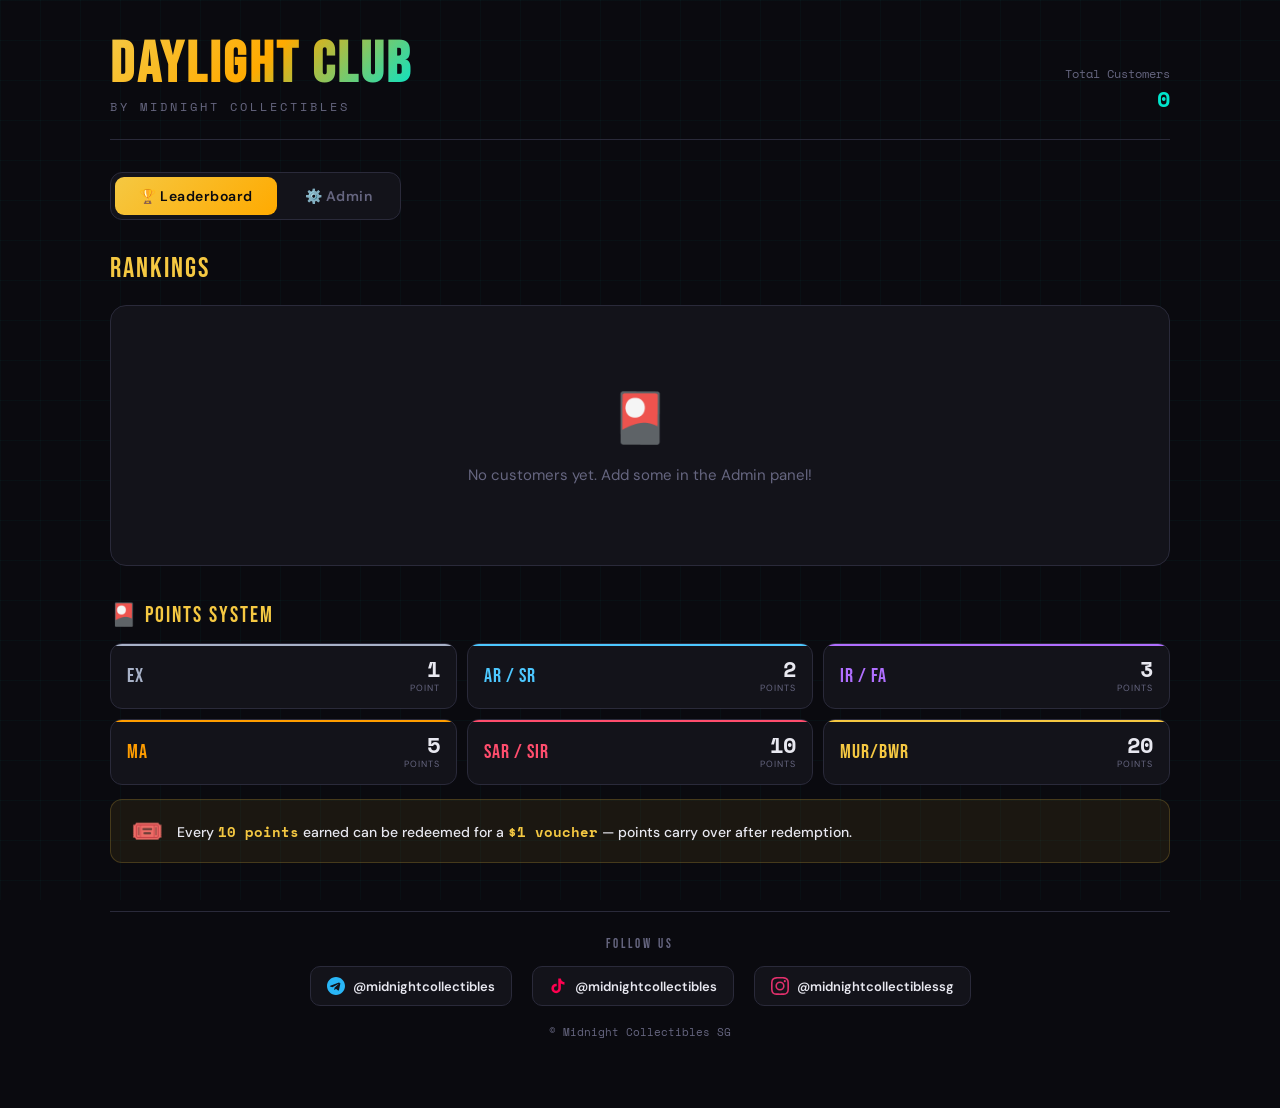
==== index.html @ 4f8bfc41 "Rename points-tracker.html to index.html" ====
<!DOCTYPE html>
<html lang="en">
<head>
<meta charset="UTF-8">
<meta name="viewport" content="width=device-width, initial-scale=1.0">
<title>Daylight Club — Midnight Collectibles</title>
<link href="https://fonts.googleapis.com/css2?family=Bebas+Neue&family=DM+Sans:wght@300;400;500;600&family=Space+Mono:wght@400;700&display=swap" rel="stylesheet">
<style>
  :root {
    --bg: #0a0a0f;
    --surface: #13131a;
    --surface2: #1c1c28;
    --border: #2a2a3a;
    --gold: #f5c842;
    --gold2: #ffaa00;
    --teal: #00e5cc;
    --red: #ff4d6d;
    --text: #e8e8f0;
    --muted: #666680;

    /* Rarity colors */
    --ex: #a8b2c8;
    --arsr: #4dc8ff;
    --irfa: #b06fff;
    --ma: #ff9d00;
    --sarsr: #ff4d6d;
    --mur: #f5c842;
  }

  * { margin: 0; padding: 0; box-sizing: border-box; }

  body {
    background: var(--bg);
    color: var(--text);
    font-family: 'DM Sans', sans-serif;
    min-height: 100vh;
    overflow-x: hidden;
  }

  /* Background grid */
  body::before {
    content: '';
    position: fixed;
    inset: 0;
    background-image:
      linear-gradient(rgba(0,229,204,0.03) 1px, transparent 1px),
      linear-gradient(90deg, rgba(0,229,204,0.03) 1px, transparent 1px);
    background-size: 40px 40px;
    pointer-events: none;
    z-index: 0;
  }

  .app {
    position: relative;
    z-index: 1;
    max-width: 1100px;
    margin: 0 auto;
    padding: 0 20px 60px;
  }

  /* HEADER */
  header {
    padding: 36px 0 24px;
    display: flex;
    align-items: flex-end;
    justify-content: space-between;
    border-bottom: 1px solid var(--border);
    margin-bottom: 32px;
  }

  .logo h1 {
    font-family: 'Bebas Neue', sans-serif;
    font-size: clamp(36px, 6vw, 58px);
    letter-spacing: 3px;
    background: linear-gradient(135deg, var(--gold), var(--gold2), var(--teal));
    -webkit-background-clip: text;
    -webkit-text-fill-color: transparent;
    line-height: 1;
  }

  .logo p {
    font-size: 12px;
    color: var(--muted);
    letter-spacing: 3px;
    text-transform: uppercase;
    margin-top: 4px;
    font-family: 'Space Mono', monospace;
  }

  /* TAB NAV */
  .tabs {
    display: flex;
    gap: 4px;
    background: var(--surface);
    border: 1px solid var(--border);
    border-radius: 12px;
    padding: 4px;
    width: fit-content;
    margin-bottom: 32px;
  }

  .tab {
    padding: 10px 24px;
    border-radius: 9px;
    border: none;
    cursor: pointer;
    font-family: 'DM Sans', sans-serif;
    font-size: 14px;
    font-weight: 600;
    letter-spacing: 0.5px;
    transition: all 0.2s;
    background: transparent;
    color: var(--muted);
  }

  .tab.active {
    background: linear-gradient(135deg, var(--gold), var(--gold2));
    color: #0a0a0f;
  }

  /* PAGES */
  .page { display: none; }
  .page.active { display: block; }

  /* ===== LEADERBOARD ===== */
  .lb-header {
    display: flex;
    justify-content: space-between;
    align-items: center;
    margin-bottom: 20px;
  }

  .lb-title {
    font-family: 'Bebas Neue', sans-serif;
    font-size: 28px;
    letter-spacing: 2px;
    color: var(--gold);
  }

  .total-stat {
    font-family: 'Space Mono', monospace;
    font-size: 12px;
    color: var(--muted);
    text-align: right;
  }

  .total-stat span {
    display: block;
    font-size: 22px;
    color: var(--teal);
    font-weight: 700;
  }

  .lb-list {
    display: flex;
    flex-direction: column;
    gap: 10px;
  }

  /* Points rules */
  .rules-section { margin-top: 36px; }
  .rules-title {
    font-family: 'Bebas Neue', sans-serif;
    font-size: 22px; letter-spacing: 2px; color: var(--gold);
    margin-bottom: 14px; display: flex; align-items: center; gap: 8px;
  }
  .rules-grid { display: grid; grid-template-columns: repeat(3, 1fr); gap: 10px; }
  @media (max-width: 600px) { .rules-grid { grid-template-columns: repeat(2, 1fr); } }

  .rule-card {
    background: var(--surface); border: 1px solid var(--border); border-radius: 12px;
    padding: 14px 16px; display: flex; align-items: center; gap: 12px;
    position: relative; overflow: hidden; transition: border-color 0.2s;
  }
  .rule-card::before { content: ''; position: absolute; top: 0; left: 0; right: 0; height: 2px; }
  .rule-card:hover { border-color: rgba(255,255,255,0.12); }

  .rule-card.rc-ex::before { background: var(--ex); }
  .rule-card.rc-arsr::before { background: var(--arsr); }
  .rule-card.rc-irfa::before { background: var(--irfa); }
  .rule-card.rc-ma::before { background: var(--ma); }
  .rule-card.rc-sarsr::before { background: var(--sarsr); }
  .rule-card.rc-mur::before { background: var(--mur); }

  .rule-rarity { font-family: 'Bebas Neue', sans-serif; font-size: 20px; letter-spacing: 1px; line-height: 1; flex: 1; }
  .rule-card.rc-ex .rule-rarity { color: var(--ex); }
  .rule-card.rc-arsr .rule-rarity { color: var(--arsr); }
  .rule-card.rc-irfa .rule-rarity { color: var(--irfa); }
  .rule-card.rc-ma .rule-rarity { color: var(--ma); }
  .rule-card.rc-sarsr .rule-rarity { color: var(--sarsr); }
  .rule-card.rc-mur .rule-rarity { color: var(--mur); }

  .rule-pts-wrap { text-align: right; }
  .rule-pts { font-family: 'Space Mono', monospace; font-size: 22px; font-weight: 700; color: var(--text); line-height: 1; }
  .rule-pts-label { font-size: 9px; color: var(--muted); text-transform: uppercase; letter-spacing: 1px; margin-top: 2px; }

  .voucher-rule {
    margin-top: 14px; background: rgba(245,200,66,0.07); border: 1px solid rgba(245,200,66,0.2);
    border-radius: 12px; padding: 14px 20px; display: flex; align-items: center; gap: 14px;
  }
  .voucher-rule .vr-icon { font-size: 26px; }
  .voucher-rule .vr-text { font-size: 14px; color: var(--text); font-weight: 500; }
  .voucher-rule .vr-text span { color: var(--gold); font-family: 'Space Mono', monospace; font-weight: 700; }

  .lb-table-wrap {
    background: var(--surface);
    border: 1px solid var(--border);
    border-radius: 16px;
    overflow: hidden;
  }

  .lb-table {
    width: 100%;
    border-collapse: collapse;
  }

  .lb-table thead tr {
    background: var(--surface2);
    border-bottom: 1px solid var(--border);
  }

  .lb-table thead th {
    padding: 12px 16px;
    text-align: left;
    font-family: 'Space Mono', monospace;
    font-size: 10px;
    text-transform: uppercase;
    letter-spacing: 1.5px;
    color: var(--muted);
    font-weight: 400;
  }

  .lb-table thead th:last-child,
  .lb-table thead th:nth-child(3) { text-align: right; }

  .lb-table tbody tr {
    border-bottom: 1px solid var(--border);
    transition: background 0.15s;
    position: relative;
  }

  .lb-table tbody tr:last-child { border-bottom: none; }
  .lb-table tbody tr:hover { background: rgba(255,255,255,0.025); }

  .lb-table tbody tr.rank-1 { background: rgba(245,200,66,0.04); }
  .lb-table tbody tr.rank-2 { background: rgba(192,192,192,0.03); }
  .lb-table tbody tr.rank-3 { background: rgba(205,127,50,0.03); }

  .lb-table td {
    padding: 14px 16px;
    vertical-align: middle;
  }

  .lb-table td:last-child,
  .lb-table td:nth-child(3) { text-align: right; }

  .td-rank {
    width: 48px;
  }

  .rank-chip {
    width: 32px; height: 32px;
    border-radius: 8px;
    display: flex; align-items: center; justify-content: center;
    font-family: 'Bebas Neue', sans-serif;
    font-size: 17px;
    background: var(--surface2);
    color: var(--muted);
  }

  .rank-1 .rank-chip { background: rgba(245,200,66,0.15); color: var(--gold); }
  .rank-2 .rank-chip { background: rgba(192,192,192,0.15); color: #c0c0c0; }
  .rank-3 .rank-chip { background: rgba(205,127,50,0.15); color: #cd7f32; }

  .td-name .cname { font-weight: 600; font-size: 15px; }
  .td-name .csub { font-size: 11px; color: var(--muted); font-family: 'Space Mono', monospace; margin-top: 2px; }

  .td-pts {
    font-family: 'Bebas Neue', sans-serif;
    font-size: 26px;
    color: var(--teal);
    line-height: 1;
    white-space: nowrap;
  }

  .td-voucher {
    background: rgba(245,200,66,0.1);
    border: 1px solid rgba(245,200,66,0.25);
    border-radius: 8px;
    padding: 5px 10px;
    display: inline-block;
    font-family: 'Bebas Neue', sans-serif;
    font-size: 18px;
    color: var(--gold);
    line-height: 1;
    white-space: nowrap;
  }

  .lb-show-more {
    width: 100%;
    padding: 13px;
    background: transparent;
    border: none;
    border-top: 1px solid var(--border);
    color: var(--muted);
    font-family: 'DM Sans', sans-serif;
    font-size: 13px;
    font-weight: 600;
    cursor: pointer;
    transition: background 0.15s, color 0.15s;
    letter-spacing: 0.3px;
  }

  .lb-show-more:hover { background: var(--surface2); color: var(--teal); }

  /* pulse for rank 1 row */
  @keyframes pulse-gold {
    0%, 100% { box-shadow: inset 3px 0 0 rgba(245,200,66,0); }
    50% { box-shadow: inset 3px 0 0 rgba(245,200,66,0.5); }
  }
  .lb-table tbody tr.rank-1 { animation: pulse-gold 3s infinite; }

  .empty-state {
    text-align: center;
    padding: 80px 20px;
    color: var(--muted);
  }

  .empty-state .icon { font-size: 48px; margin-bottom: 16px; }
  .empty-state p { font-size: 15px; }
  .admin-grid {
    display: grid;
    grid-template-columns: 1fr 1fr;
    gap: 24px;
  }

  @media (max-width: 700px) {
    .admin-grid { grid-template-columns: 1fr; }
    header { flex-direction: column; align-items: flex-start; gap: 12px; }
  }

  .card {
    background: var(--surface);
    border: 1px solid var(--border);
    border-radius: 16px;
    padding: 24px;
  }

  .card-title {
    font-family: 'Bebas Neue', sans-serif;
    font-size: 20px;
    letter-spacing: 1.5px;
    color: var(--gold);
    margin-bottom: 20px;
    display: flex;
    align-items: center;
    gap: 8px;
  }

  .form-group { margin-bottom: 16px; }

  label {
    display: block;
    font-size: 11px;
    text-transform: uppercase;
    letter-spacing: 1.5px;
    color: var(--muted);
    margin-bottom: 8px;
    font-family: 'Space Mono', monospace;
  }

  input, select {
    width: 100%;
    background: var(--surface2);
    border: 1px solid var(--border);
    border-radius: 10px;
    padding: 12px 14px;
    color: var(--text);
    font-family: 'DM Sans', sans-serif;
    font-size: 14px;
    transition: border-color 0.2s;
    outline: none;
    appearance: none;
  }

  input:focus, select:focus { border-color: var(--teal); }
  input::placeholder { color: var(--muted); }

  select option { background: var(--surface2); }

  /* Rarity selector buttons */
  .rarity-grid {
    display: grid;
    grid-template-columns: repeat(3, 1fr);
    gap: 8px;
  }

  .rarity-btn {
    padding: 10px 6px;
    border-radius: 10px;
    border: 1px solid var(--border);
    background: var(--surface2);
    cursor: pointer;
    text-align: center;
    transition: all 0.15s;
    font-family: 'DM Sans', sans-serif;
  }

  .rarity-btn .rarity-name { font-size: 13px; font-weight: 700; margin-bottom: 2px; }
  .rarity-btn .rarity-pts { font-size: 10px; color: var(--muted); font-family: 'Space Mono', monospace; }
  .rarity-btn:hover { border-color: currentColor; transform: translateY(-1px); }

  .rarity-btn[data-rarity="EX"] { color: var(--ex); }
  .rarity-btn[data-rarity="AR/SR"] { color: var(--arsr); }
  .rarity-btn[data-rarity="IR/FA"] { color: var(--irfa); }
  .rarity-btn[data-rarity="MA"] { color: var(--ma); }
  .rarity-btn[data-rarity="SAR/SIR"] { color: var(--sarsr); }
  .rarity-btn[data-rarity="MUR/BWR"] { color: var(--mur); }

  .rarity-btn.selected { background: rgba(255,255,255,0.07); border-color: currentColor; transform: translateY(-1px); }

  /* Selected rarities list */
  .selected-rarities { display: flex; flex-direction: column; gap: 8px; margin-top: 12px; }

  .rarity-row {
    display: flex;
    align-items: center;
    gap: 10px;
    background: var(--surface2);
    border: 1px solid var(--border);
    border-radius: 10px;
    padding: 8px 12px;
    animation: slideIn 0.15s ease;
  }

  @keyframes slideIn {
    from { opacity: 0; transform: translateY(-4px); }
    to { opacity: 1; transform: translateY(0); }
  }

  .rarity-row-label { font-size: 13px; font-weight: 700; min-width: 68px; }
  .rarity-row-pts { font-size: 11px; color: var(--muted); font-family: 'Space Mono', monospace; flex: 1; }
  .rarity-row-subtotal { font-family: 'Space Mono', monospace; font-size: 12px; color: var(--teal); min-width: 52px; text-align: right; }

  .rarity-row-remove {
    background: none; border: none; color: var(--muted); cursor: pointer;
    font-size: 14px; padding: 2px 4px; border-radius: 4px; transition: color 0.15s; line-height: 1;
  }
  .rarity-row-remove:hover { color: var(--red); }

  .qty-inline {
    display: flex; align-items: center;
    background: var(--bg); border: 1px solid var(--border); border-radius: 8px; overflow: hidden; height: 32px;
  }
  .qty-inline .qib {
    width: 28px; height: 32px; border: none; background: transparent; color: var(--text);
    font-size: 16px; cursor: pointer; transition: background 0.15s; flex-shrink: 0; line-height: 1;
  }
  .qty-inline .qib:hover { background: var(--border); }
  .qty-inline .qiv {
    width: 36px; text-align: center; font-family: 'Space Mono', monospace; font-size: 13px;
    font-weight: 700; color: var(--teal); background: transparent; border: none; outline: none; padding: 0;
  }

  /* Qty input large */
  .qty-control { display: flex; align-items: center; background: var(--surface2); border: 1px solid var(--border); border-radius: 10px; overflow: hidden; }
  .qty-btn { width: 44px; height: 44px; border: none; background: transparent; color: var(--text); font-size: 20px; cursor: pointer; transition: background 0.15s; flex-shrink: 0; }
  .qty-btn:hover { background: var(--border); }
  .qty-val { flex: 1; text-align: center; font-family: 'Space Mono', monospace; font-size: 18px; font-weight: 700; color: var(--teal); background: transparent; border: none; outline: none; padding: 0; }

  /* Preview */
  .preview-box {
    background: var(--surface2); border: 1px dashed var(--border); border-radius: 10px;
    padding: 14px; display: flex; justify-content: space-between; align-items: center; margin-bottom: 16px;
  }
  .preview-box .preview-label { font-size: 12px; color: var(--muted); }
  .preview-box .preview-val { font-family: 'Bebas Neue', sans-serif; font-size: 24px; color: var(--teal); }

  /* Remarks */
  textarea {
    width: 100%; background: var(--surface2); border: 1px solid var(--border); border-radius: 10px;
    padding: 12px 14px; color: var(--text); font-family: 'DM Sans', sans-serif; font-size: 14px;
    transition: border-color 0.2s; outline: none; resize: vertical; min-height: 68px;
  }
  textarea:focus { border-color: var(--teal); }
  textarea::placeholder { color: var(--muted); }

  .hist-remark { font-size: 11px; color: var(--muted); font-style: italic; margin-top: 2px; font-family: 'DM Sans', sans-serif; }

  .btn-primary {
    width: 100%;
    padding: 14px;
    background: linear-gradient(135deg, var(--teal), #00b8a6);
    color: #0a0a0f;
    border: none;
    border-radius: 10px;
    font-family: 'DM Sans', sans-serif;
    font-size: 15px;
    font-weight: 700;
    cursor: pointer;
    letter-spacing: 0.5px;
    transition: opacity 0.2s, transform 0.15s;
  }

  .btn-primary:hover { opacity: 0.9; transform: translateY(-1px); }
  .btn-primary:active { transform: translateY(0); }

  .btn-danger {
    background: linear-gradient(135deg, var(--red), #d63850);
    color: #fff;
    border: none;
    border-radius: 8px;
    padding: 8px 14px;
    font-family: 'DM Sans', sans-serif;
    font-size: 13px;
    font-weight: 600;
    cursor: pointer;
    transition: opacity 0.2s;
  }

  .btn-danger:hover { opacity: 0.85; }

  .btn-sm {
    background: rgba(245,200,66,0.1);
    border: 1px solid rgba(245,200,66,0.3);
    color: var(--gold);
    border-radius: 8px;
    padding: 6px 12px;
    font-family: 'DM Sans', sans-serif;
    font-size: 12px;
    font-weight: 600;
    cursor: pointer;
    transition: background 0.2s;
  }

  .btn-sm:hover { background: rgba(245,200,66,0.2); }

  /* Customer list */
  .cust-list { display: flex; flex-direction: column; gap: 8px; max-height: 400px; overflow-y: auto; }

  .cust-row {
    display: flex;
    align-items: center;
    gap: 12px;
    padding: 12px 14px;
    background: var(--surface2);
    border-radius: 10px;
    border: 1px solid var(--border);
  }

  .cust-row .cust-name { flex: 1; font-weight: 500; font-size: 14px; }

  .cust-row .cust-pts {
    font-family: 'Space Mono', monospace;
    font-size: 13px;
    color: var(--teal);
    font-weight: 700;
    min-width: 60px;
    text-align: right;
  }

  /* REDEEM section */
  .redeem-section { margin-top: 24px; }

  .redeem-section .card-title { color: var(--gold); }

  .redeem-row {
    display: flex;
    gap: 10px;
    align-items: flex-end;
  }

  .redeem-row .form-group { flex: 1; margin: 0; }

  /* Toast */
  .toast {
    position: fixed;
    bottom: 30px;
    right: 30px;
    background: var(--surface);
    border: 1px solid var(--teal);
    border-radius: 12px;
    padding: 14px 20px;
    font-size: 14px;
    font-weight: 500;
    color: var(--teal);
    transform: translateY(80px);
    opacity: 0;
    transition: all 0.3s cubic-bezier(0.34,1.56,0.64,1);
    z-index: 999;
    max-width: 280px;
    box-shadow: 0 8px 32px rgba(0,0,0,0.5);
  }

  .toast.show { transform: translateY(0); opacity: 1; }
  .toast.error { border-color: var(--red); color: var(--red); }

  /* scrollbar */
  ::-webkit-scrollbar { width: 6px; }
  ::-webkit-scrollbar-track { background: transparent; }
  ::-webkit-scrollbar-thumb { background: var(--border); border-radius: 3px; }
  ::-webkit-scrollbar-thumb:hover { background: var(--muted); }

  /* Pulse anim for #1 */
  @keyframes pulse-gold {
    0%, 100% { box-shadow: 0 0 0 0 rgba(245,200,66,0); }
    50% { box-shadow: 0 0 0 6px rgba(245,200,66,0.08); }
  }

  .lb-card.rank-1 { animation: pulse-gold 3s infinite; }

  /* History log */
  .history-list {
    display: flex;
    flex-direction: column;
    gap: 6px;
    max-height: 220px;
    overflow-y: auto;
    margin-top: 12px;
  }

  .history-item {
    display: flex;
    justify-content: space-between;
    align-items: center;
    padding: 8px 12px;
    background: var(--surface2);
    border-radius: 8px;
    font-size: 12px;
    font-family: 'Space Mono', monospace;
    color: var(--muted);
  }

  .history-item .hist-pts { color: var(--teal); font-weight: 700; }
  .history-item .hist-pts.negative { color: var(--red); }

  /* Password overlay */
  .pw-overlay {
    display: none;
    position: fixed;
    inset: 0;
    background: rgba(10,10,15,0.92);
    backdrop-filter: blur(10px);
    z-index: 200;
    align-items: center;
    justify-content: center;
  }
  .pw-overlay.show { display: flex; }

  .pw-box {
    background: var(--surface);
    border: 1px solid var(--border);
    border-radius: 20px;
    padding: 40px 36px;
    width: 100%;
    max-width: 380px;
    text-align: center;
    box-shadow: 0 24px 60px rgba(0,0,0,0.6);
    animation: popIn 0.2s cubic-bezier(0.34,1.56,0.64,1);
  }

  @keyframes popIn {
    from { opacity: 0; transform: scale(0.92) translateY(12px); }
    to { opacity: 1; transform: scale(1) translateY(0); }
  }

  .pw-icon { font-size: 36px; margin-bottom: 12px; }

  .pw-title {
    font-family: 'Bebas Neue', sans-serif;
    font-size: 26px;
    letter-spacing: 2px;
    color: var(--gold);
    margin-bottom: 6px;
  }

  .pw-sub {
    font-size: 13px;
    color: var(--muted);
    margin-bottom: 24px;
    font-family: 'Space Mono', monospace;
  }

  .pw-input-wrap { position: relative; margin-bottom: 12px; }

  .pw-input {
    width: 100%;
    background: var(--surface2);
    border: 1px solid var(--border);
    border-radius: 10px;
    padding: 13px 44px 13px 16px;
    color: var(--text);
    font-family: 'DM Sans', sans-serif;
    font-size: 15px;
    letter-spacing: 2px;
    outline: none;
    transition: border-color 0.2s;
    text-align: center;
  }
  .pw-input:focus { border-color: var(--teal); }
  .pw-input.error { border-color: var(--red); animation: shake 0.35s ease; }

  @keyframes shake {
    0%,100% { transform: translateX(0); }
    20% { transform: translateX(-8px); }
    40% { transform: translateX(8px); }
    60% { transform: translateX(-5px); }
    80% { transform: translateX(5px); }
  }

  .pw-toggle {
    position: absolute;
    right: 12px; top: 50%;
    transform: translateY(-50%);
    background: none; border: none;
    color: var(--muted); cursor: pointer;
    font-size: 16px; padding: 4px;
    transition: color 0.15s;
  }
  .pw-toggle:hover { color: var(--text); }

  .pw-error {
    font-size: 12px;
    color: var(--red);
    margin-bottom: 14px;
    font-family: 'Space Mono', monospace;
    min-height: 18px;
  }

  .pw-btn {
    width: 100%;
    padding: 13px;
    background: linear-gradient(135deg, var(--gold), var(--gold2));
    color: #0a0a0f;
    border: none;
    border-radius: 10px;
    font-family: 'DM Sans', sans-serif;
    font-size: 15px;
    font-weight: 700;
    cursor: pointer;
    transition: opacity 0.2s, transform 0.15s;
  }
  .pw-btn:hover { opacity: 0.9; transform: translateY(-1px); }

  .pw-cancel {
    margin-top: 12px;
    background: none; border: none;
    color: var(--muted); cursor: pointer;
    font-size: 13px; font-family: 'DM Sans', sans-serif;
    transition: color 0.15s;
  }
  .pw-cancel:hover { color: var(--text); }
</style>
</head>
<body>
<div class="app">
  <header>
    <div class="logo">
      <h1>DAYLIGHT CLUB</h1>
      <p>by midnight collectibles</p>
    </div>
    <div style="display:flex;gap:8px;align-items:center;">
      <div class="total-stat">
        <div>Total Customers</div>
        <span id="totalCustomers">0</span>
      </div>
    </div>
  </header>

  <div class="tabs">
    <button class="tab active" onclick="switchTab('leaderboard')">🏆 Leaderboard</button>
    <button class="tab" onclick="switchTab('admin')">⚙️ Admin</button>
  </div>

  <!-- LEADERBOARD PAGE -->
  <div class="page active" id="page-leaderboard">
    <div class="lb-header">
      <div class="lb-title">RANKINGS</div>
    </div>
    <div class="lb-table-wrap" id="lbTableWrap">
      <table class="lb-table">
        <thead>
          <tr>
            <th class="td-rank">#</th>
            <th>Customer</th>
            <th>Points</th>
            <th>Voucher</th>
          </tr>
        </thead>
        <tbody id="lbList"></tbody>
      </table>
      <button class="lb-show-more" id="lbShowMore" onclick="toggleShowAll()" style="display:none;"></button>
    </div>

    <!-- POINTS RULES -->
    <div class="rules-section">
      <div class="rules-title">🎴 Points System</div>
      <div class="rules-grid">
        <div class="rule-card rc-ex">
          <div class="rule-rarity">EX</div>
          <div class="rule-pts-wrap"><div class="rule-pts">1</div><div class="rule-pts-label">point</div></div>
        </div>
        <div class="rule-card rc-arsr">
          <div class="rule-rarity">AR / SR</div>
          <div class="rule-pts-wrap"><div class="rule-pts">2</div><div class="rule-pts-label">points</div></div>
        </div>
        <div class="rule-card rc-irfa">
          <div class="rule-rarity">IR / FA</div>
          <div class="rule-pts-wrap"><div class="rule-pts">3</div><div class="rule-pts-label">points</div></div>
        </div>
        <div class="rule-card rc-ma">
          <div class="rule-rarity">MA</div>
          <div class="rule-pts-wrap"><div class="rule-pts">5</div><div class="rule-pts-label">points</div></div>
        </div>
        <div class="rule-card rc-sarsr">
          <div class="rule-rarity">SAR / SIR</div>
          <div class="rule-pts-wrap"><div class="rule-pts">10</div><div class="rule-pts-label">points</div></div>
        </div>
        <div class="rule-card rc-mur">
          <div class="rule-rarity">MUR/BWR</div>
          <div class="rule-pts-wrap"><div class="rule-pts">20</div><div class="rule-pts-label">points</div></div>
        </div>
      </div>
      <div class="voucher-rule">
        <div class="vr-icon">🎟️</div>
        <div class="vr-text">Every <span>10 points</span> earned can be redeemed for a <span>$1 voucher</span> — points carry over after redemption.</div>
      </div>
    </div>
  </div>

  <!-- ADMIN PAGE -->
  <div class="page" id="page-admin">
    <div class="admin-grid">

      <!-- ADD POINTS -->
      <div>
        <div class="card">
          <div class="card-title">➕ Add Points</div>

          <div class="form-group">
            <label>Customer</label>
            <select id="selectCustomer">
              <option value="">— Select customer —</option>
            </select>
          </div>

          <div class="form-group">
            <label>Card Rarities Pulled <span style="color:var(--muted);font-weight:400">(select one or more)</span></label>
            <div class="rarity-grid" id="rarityGrid">
              <button class="rarity-btn" data-rarity="EX" data-pts="1" onclick="toggleRarity(this)">
                <div class="rarity-name">EX</div>
                <div class="rarity-pts">1 pt</div>
              </button>
              <button class="rarity-btn" data-rarity="AR/SR" data-pts="2" onclick="toggleRarity(this)">
                <div class="rarity-name">AR/SR</div>
                <div class="rarity-pts">2 pts</div>
              </button>
              <button class="rarity-btn" data-rarity="IR/FA" data-pts="3" onclick="toggleRarity(this)">
                <div class="rarity-name">IR/FA</div>
                <div class="rarity-pts">3 pts</div>
              </button>
              <button class="rarity-btn" data-rarity="MA" data-pts="5" onclick="toggleRarity(this)">
                <div class="rarity-name">MA</div>
                <div class="rarity-pts">5 pts</div>
              </button>
              <button class="rarity-btn" data-rarity="SAR/SIR" data-pts="10" onclick="toggleRarity(this)">
                <div class="rarity-name">SAR/SIR</div>
                <div class="rarity-pts">10 pts</div>
              </button>
              <button class="rarity-btn" data-rarity="MUR/BWR" data-pts="20" onclick="toggleRarity(this)">
                <div class="rarity-name">MUR/BWR</div>
                <div class="rarity-pts">20 pts</div>
              </button>
            </div>
            <div class="selected-rarities" id="selectedRarities"></div>
          </div>

          <div class="form-group">
            <label>Remarks <span style="color:var(--muted);font-weight:400">(optional)</span></label>
            <textarea id="remarksInput" placeholder="e.g. pulled during Mystery Box opening, pack #3…"></textarea>
          </div>

          <div class="preview-box">
            <div>
              <div class="preview-label">Total Points to Add</div>
              <div id="previewPts" class="preview-val">—</div>
            </div>
            <div style="text-align:right;">
              <div class="preview-label">Cards Selected</div>
              <div id="previewRarity" style="font-size:13px;color:var(--muted);margin-top:4px;">None</div>
            </div>
          </div>

          <button class="btn-primary" onclick="addPoints()">Add Points</button>
        </div>

        <!-- REDEEM VOUCHER -->
        <div class="card redeem-section" style="margin-top:16px;">
          <div class="card-title">🎟 Redeem Voucher</div>
          <p style="font-size:12px;color:var(--muted);margin-bottom:16px;font-family:'Space Mono',monospace;">10 pts = $1 voucher</p>
          <div class="redeem-row">
            <div class="form-group">
              <label>Customer</label>
              <select id="redeemCustomer">
                <option value="">— Select —</option>
              </select>
            </div>
            <div class="form-group" style="min-width:90px;">
              <label>Vouchers</label>
              <div class="qty-control">
                <button class="qty-btn" onclick="changeRedeemQty(-1)">−</button>
                <input class="qty-val" id="redeemQty" type="number" value="1" min="1">
                <button class="qty-btn" onclick="changeRedeemQty(1)">+</button>
              </div>
            </div>
            <button class="btn-sm" onclick="redeemVoucher()" style="margin-bottom:1px;white-space:nowrap;">Redeem $<span id="redeemAmt">1</span></button>
          </div>
        </div>
      </div>

      <!-- RIGHT COLUMN -->
      <div>
        <!-- ADD CUSTOMER -->
        <div class="card">
          <div class="card-title">👤 Customers</div>
          <div class="form-group" style="display:flex;gap:8px;margin-bottom:16px;">
            <input id="newCustomerName" type="text" placeholder="Customer name..." style="flex:1;margin:0;" onkeydown="if(event.key==='Enter')addCustomer()">
            <button class="btn-sm" onclick="addCustomer()">Add</button>
          </div>
          <div class="cust-list" id="custList">
            <div style="text-align:center;padding:20px;color:var(--muted);font-size:13px;">No customers yet</div>
          </div>
        </div>

        <!-- HISTORY LOG -->
        <div class="card" style="margin-top:16px;">
          <div class="card-title">📋 Recent Activity</div>
          <div class="history-list" id="historyList">
            <div style="text-align:center;padding:16px;color:var(--muted);font-size:12px;font-family:'Space Mono',monospace;">No activity yet</div>
          </div>
        </div>
      </div>
    </div>
  </div>

  <!-- FOOTER -->
  <footer style="margin-top:48px;padding:24px 0 8px;border-top:1px solid var(--border);display:flex;flex-direction:column;align-items:center;gap:14px;">
    <div style="font-family:'Bebas Neue',sans-serif;font-size:13px;letter-spacing:3px;color:var(--muted);">FOLLOW US</div>
    <div style="display:flex;gap:20px;flex-wrap:wrap;justify-content:center;">
      <a href="https://t.me/midnightcollectibles" target="_blank" rel="noopener" style="display:flex;align-items:center;gap:8px;color:var(--text);text-decoration:none;background:var(--surface);border:1px solid var(--border);border-radius:10px;padding:10px 16px;font-size:13px;font-weight:600;transition:border-color 0.2s,transform 0.15s;" onmouseover="this.style.borderColor='#29b6f6';this.style.transform='translateY(-2px)'" onmouseout="this.style.borderColor='var(--border)';this.style.transform='translateY(0)'">
        <svg width="18" height="18" viewBox="0 0 24 24" fill="none" xmlns="http://www.w3.org/2000/svg"><path d="M12 0C5.373 0 0 5.373 0 12s5.373 12 12 12 12-5.373 12-12S18.627 0 12 0zm5.894 8.221-1.97 9.28c-.145.658-.537.818-1.084.508l-3-2.21-1.447 1.394c-.16.16-.295.295-.605.295l.213-3.053 5.56-5.023c.242-.213-.054-.333-.373-.12L7.17 13.667l-2.95-.924c-.64-.203-.653-.64.136-.953l11.57-4.461c.537-.194 1.006.131.968.892z" fill="#29b6f6"/></svg>
        @midnightcollectibles
      </a>
      <a href="https://www.tiktok.com/@midnightcollectibles" target="_blank" rel="noopener" style="display:flex;align-items:center;gap:8px;color:var(--text);text-decoration:none;background:var(--surface);border:1px solid var(--border);border-radius:10px;padding:10px 16px;font-size:13px;font-weight:600;transition:border-color 0.2s,transform 0.15s;" onmouseover="this.style.borderColor='#ff0050';this.style.transform='translateY(-2px)'" onmouseout="this.style.borderColor='var(--border)';this.style.transform='translateY(0)'">
        <svg width="18" height="18" viewBox="0 0 24 24" fill="none" xmlns="http://www.w3.org/2000/svg"><path d="M19.59 6.69a4.83 4.83 0 01-3.77-4.25V2h-3.45v13.67a2.89 2.89 0 01-2.88 2.5 2.89 2.89 0 01-2.89-2.89 2.89 2.89 0 012.89-2.89c.28 0 .54.04.79.1V9.01a6.3 6.3 0 00-.79-.05 6.34 6.34 0 00-6.34 6.34 6.34 6.34 0 006.34 6.34 6.34 6.34 0 006.33-6.34V8.69a8.19 8.19 0 004.79 1.53V6.78a4.85 4.85 0 01-1.02-.09z" fill="#ff0050"/></svg>
        @midnightcollectibles
      </a>
      <a href="https://www.instagram.com/midnightcollectiblessg" target="_blank" rel="noopener" style="display:flex;align-items:center;gap:8px;color:var(--text);text-decoration:none;background:var(--surface);border:1px solid var(--border);border-radius:10px;padding:10px 16px;font-size:13px;font-weight:600;transition:border-color 0.2s,transform 0.15s;" onmouseover="this.style.borderColor='#e1306c';this.style.transform='translateY(-2px)'" onmouseout="this.style.borderColor='var(--border)';this.style.transform='translateY(0)'">
        <svg width="18" height="18" viewBox="0 0 24 24" fill="none" xmlns="http://www.w3.org/2000/svg"><path d="M12 2.163c3.204 0 3.584.012 4.85.07 3.252.148 4.771 1.691 4.919 4.919.058 1.265.069 1.645.069 4.849 0 3.205-.012 3.584-.069 4.849-.149 3.225-1.664 4.771-4.919 4.919-1.266.058-1.644.07-4.85.07-3.204 0-3.584-.012-4.849-.07-3.26-.149-4.771-1.699-4.919-4.92-.058-1.265-.07-1.644-.07-4.849 0-3.204.013-3.583.07-4.849.149-3.227 1.664-4.771 4.919-4.919 1.266-.057 1.645-.069 4.849-.069zM12 0C8.741 0 8.333.014 7.053.072 2.695.272.273 2.69.073 7.052.014 8.333 0 8.741 0 12c0 3.259.014 3.668.072 4.948.2 4.358 2.618 6.78 6.98 6.98C8.333 23.986 8.741 24 12 24c3.259 0 3.668-.014 4.948-.072 4.354-.2 6.782-2.618 6.979-6.98.059-1.28.073-1.689.073-4.948 0-3.259-.014-3.667-.072-4.947-.196-4.354-2.617-6.78-6.979-6.98C15.668.014 15.259 0 12 0zm0 5.838a6.162 6.162 0 100 12.324 6.162 6.162 0 000-12.324zM12 16a4 4 0 110-8 4 4 0 010 8zm6.406-11.845a1.44 1.44 0 100 2.881 1.44 1.44 0 000-2.881z" fill="#e1306c"/></svg>
        @midnightcollectiblessg
      </a>
    </div>
    <div style="font-size:11px;color:var(--muted);font-family:'Space Mono',monospace;margin-top:4px;">© Midnight Collectibles SG</div>
  </footer>
</div>

<!-- Password Overlay --><div class="pw-overlay" id="pwOverlay">
  <div class="pw-box">
    <div class="pw-icon">🔐</div>
    <div class="pw-title">Admin Access</div>
    <div class="pw-sub">Enter password to continue</div>
    <div class="pw-input-wrap">
      <input class="pw-input" id="pwInput" type="password" placeholder="••••••••••••••"
        onkeydown="if(event.key==='Enter')checkPassword()">
      <button class="pw-toggle" onclick="togglePwVisibility()" id="pwToggle">👁</button>
    </div>
    <div class="pw-error" id="pwError"></div>
    <button class="pw-btn" onclick="checkPassword()">Unlock Admin</button>
    <br>
    <button class="pw-cancel" onclick="closePasswordOverlay()">Cancel</button>
  </div>
</div>
<div class="toast" id="toast"></div>

<script>
  // STATE
  let customers = JSON.parse(localStorage.getItem('ptCustomers') || '[]');
  let history = JSON.parse(localStorage.getItem('ptHistory') || '[]');

  // selectedRarities: { rarity, pts, qty }[]
  let selectedRarities = [];

  const RARITY_COLORS = {
    'EX': 'var(--ex)', 'AR/SR': 'var(--arsr)', 'IR/FA': 'var(--irfa)',
    'MA': 'var(--ma)', 'SAR/SIR': 'var(--sarsr)', 'MUR/BWR': 'var(--mur)'
  };

  // INIT
  render();

  function save() {
    localStorage.setItem('ptCustomers', JSON.stringify(customers));
    localStorage.setItem('ptHistory', JSON.stringify(history));
  }

  const ADMIN_PW = 'M1dnightPo1nts';
  let adminUnlocked = false;

  function switchTab(tab) {
    if (tab === 'admin' && !adminUnlocked) {
      showPasswordOverlay();
      return;
    }
    document.querySelectorAll('.tab').forEach(t => t.classList.remove('active'));
    document.querySelectorAll('.page').forEach(p => p.classList.remove('active'));
    event.target.classList.add('active');
    document.getElementById('page-' + tab).classList.add('active');
    if (tab === 'leaderboard') renderLeaderboard();
  }

  function showPasswordOverlay() {
    document.getElementById('pwOverlay').classList.add('show');
    document.getElementById('pwInput').value = '';
    document.getElementById('pwError').textContent = '';
    setTimeout(() => document.getElementById('pwInput').focus(), 100);
  }

  function closePasswordOverlay() {
    document.getElementById('pwOverlay').classList.remove('show');
  }

  function checkPassword() {
    const val = document.getElementById('pwInput').value;
    if (val === ADMIN_PW) {
      adminUnlocked = true;
      closePasswordOverlay();
      document.querySelectorAll('.tab').forEach(t => t.classList.remove('active'));
      document.querySelectorAll('.page').forEach(p => p.classList.remove('active'));
      document.querySelectorAll('.tab')[1].classList.add('active');
      document.getElementById('page-admin').classList.add('active');
    } else {
      const inp = document.getElementById('pwInput');
      inp.classList.add('error');
      document.getElementById('pwError').textContent = 'Incorrect password. Try again.';
      setTimeout(() => inp.classList.remove('error'), 400);
    }
  }

  function togglePwVisibility() {
    const inp = document.getElementById('pwInput');
    const btn = document.getElementById('pwToggle');
    if (inp.type === 'password') { inp.type = 'text'; btn.textContent = '🙈'; }
    else { inp.type = 'password'; btn.textContent = '👁'; }
  }

  function toggleRarity(btn) {
    const rarity = btn.dataset.rarity;
    const pts = parseInt(btn.dataset.pts);
    const idx = selectedRarities.findIndex(r => r.rarity === rarity);
    if (idx >= 0) {
      // deselect
      selectedRarities.splice(idx, 1);
      btn.classList.remove('selected');
    } else {
      // select
      selectedRarities.push({ rarity, pts, qty: 1 });
      btn.classList.add('selected');
    }
    renderSelectedRarities();
    updatePreview();
  }

  function renderSelectedRarities() {
    const container = document.getElementById('selectedRarities');
    if (!selectedRarities.length) { container.innerHTML = ''; return; }
    container.innerHTML = selectedRarities.map((r, i) => `
      <div class="rarity-row">
        <div class="rarity-row-label" style="color:${RARITY_COLORS[r.rarity]}">${r.rarity}</div>
        <div class="rarity-row-pts">${r.pts} pt${r.pts>1?'s':''} each</div>
        <div class="qty-inline">
          <button class="qib" onclick="changeRarityQty(${i},-1)">−</button>
          <input class="qiv" type="number" value="${r.qty}" min="1" max="99"
            oninput="setRarityQty(${i},this.value)">
          <button class="qib" onclick="changeRarityQty(${i},1)">+</button>
        </div>
        <div class="rarity-row-subtotal">${r.pts * r.qty} pts</div>
        <button class="rarity-row-remove" onclick="removeRarity('${r.rarity}')">✕</button>
      </div>`).join('');
  }

  function changeRarityQty(i, delta) {
    selectedRarities[i].qty = Math.max(1, selectedRarities[i].qty + delta);
    renderSelectedRarities();
    updatePreview();
  }

  function setRarityQty(i, val) {
    selectedRarities[i].qty = Math.max(1, parseInt(val) || 1);
    updatePreview();
    // update subtotal inline without full re-render to avoid cursor jump
    const rows = document.querySelectorAll('.rarity-row');
    if (rows[i]) rows[i].querySelector('.rarity-row-subtotal').textContent = selectedRarities[i].pts * selectedRarities[i].qty + ' pts';
  }

  function removeRarity(rarity) {
    selectedRarities = selectedRarities.filter(r => r.rarity !== rarity);
    document.querySelectorAll('.rarity-btn').forEach(b => {
      if (b.dataset.rarity === rarity) b.classList.remove('selected');
    });
    renderSelectedRarities();
    updatePreview();
  }

  function updatePreview() {
    const total = selectedRarities.reduce((s, r) => s + r.pts * r.qty, 0);
    document.getElementById('previewPts').textContent = total > 0 ? total + ' pts' : '—';
    document.getElementById('previewRarity').textContent = selectedRarities.length
      ? selectedRarities.map(r => r.qty + '× ' + r.rarity).join(', ')
      : 'None';
  }

  function changeRedeemQty(delta) {
    const inp = document.getElementById('redeemQty');
    inp.value = Math.max(1, (parseInt(inp.value) || 1) + delta);
    document.getElementById('redeemAmt').textContent = parseInt(inp.value) || 1;
  }

  function addCustomer() {
    const name = document.getElementById('newCustomerName').value.trim();
    if (!name) return showToast('Enter a customer name', true);
    if (customers.find(c => c.name.toLowerCase() === name.toLowerCase()))
      return showToast('Customer already exists', true);
    customers.push({ id: Date.now(), name, points: 0 });
    document.getElementById('newCustomerName').value = '';
    save(); render();
    showToast('Customer "' + name + '" added!');
  }

  function removeCustomer(id) {
    if (!confirm('Remove this customer?')) return;
    customers = customers.filter(c => c.id !== id);
    save(); render();
  }

  function addPoints() {
    const custId = parseInt(document.getElementById('selectCustomer').value);
    const remarks = document.getElementById('remarksInput').value.trim();
    if (!custId) return showToast('Select a customer', true);
    if (!selectedRarities.length) return showToast('Select at least one rarity', true);

    const total = selectedRarities.reduce((s, r) => s + r.pts * r.qty, 0);
    const c = customers.find(x => x.id === custId);
    c.points += total;

    const breakdown = selectedRarities.map(r => r.qty + '× ' + r.rarity).join(', ');
    history.unshift({
      time: new Date().toLocaleTimeString(),
      name: c.name,
      action: '+' + total + ' pts (' + breakdown + ')',
      remark: remarks || null
    });
    if (history.length > 50) history.pop();

    // reset
    selectedRarities = [];
    document.querySelectorAll('.rarity-btn').forEach(b => b.classList.remove('selected'));
    document.getElementById('remarksInput').value = '';
    renderSelectedRarities();
    updatePreview();

    save(); render();
    showToast('+' + total + ' pts added to ' + c.name);
  }

  function redeemVoucher() {
    const custId = parseInt(document.getElementById('redeemCustomer').value);
    const qty = parseInt(document.getElementById('redeemQty').value) || 1;
    const cost = qty * 10;
    if (!custId) return showToast('Select a customer', true);
    const c = customers.find(x => x.id === custId);
    if (c.points < cost) return showToast('Not enough points! Need ' + cost + ' pts', true);
    c.points -= cost;
    history.unshift({ time: new Date().toLocaleTimeString(), name: c.name, action: '-' + cost + ' pts (Redeemed $' + qty + ' voucher)', negative: true });
    if (history.length > 50) history.pop();
    save(); render();
    showToast('$' + qty + ' voucher redeemed for ' + c.name + '!');
  }

  function render() {
    renderLeaderboard();
    renderCustomerList();
    renderSelects();
    renderHistory();
    document.getElementById('totalCustomers').textContent = customers.length;
  }

  let showAllLeaderboard = false;

  function toggleShowAll() {
    showAllLeaderboard = !showAllLeaderboard;
    renderLeaderboard();
  }

  function renderLeaderboard() {
    const sorted = [...customers].sort((a, b) => b.points - a.points);
    const wrap = document.getElementById('lbTableWrap');

    if (!customers.length) {
      wrap.innerHTML = `<div class="empty-state"><div class="icon">🎴</div><p>No customers yet. Add some in the Admin panel!</p></div>`;
      return;
    }

    // Restore table structure if it was replaced by empty state
    if (!document.getElementById('lbList')) {
      wrap.innerHTML = `<table class="lb-table"><thead><tr><th class="td-rank">#</th><th>Customer</th><th>Points</th><th>Voucher</th></tr></thead><tbody id="lbList"></tbody></table><button class="lb-show-more" id="lbShowMore" onclick="toggleShowAll()"></button>`;
    }

    const visibleCount = showAllLeaderboard ? sorted.length : Math.min(5, sorted.length);
    const toShow = sorted.slice(0, visibleCount);

    document.getElementById('lbList').innerHTML = toShow.map((c, i) => {
      const rank = i + 1;
      const vouchers = Math.floor(c.points / 10);
      const remaining = c.points % 10;
      const rankClass = rank <= 3 ? 'rank-' + rank : '';
      const medal = rank === 1 ? '🥇' : rank === 2 ? '🥈' : rank === 3 ? '🥉' : rank;
      return `<tr class="${rankClass}">
        <td class="td-rank"><div class="rank-chip">${medal}</div></td>
        <td class="td-name">
          <div class="cname">${c.name}</div>
          <div class="csub">${remaining}/10 to next voucher</div>
        </td>
        <td class="td-pts">${c.points}<span style="font-size:12px;color:var(--muted);font-family:'Space Mono',monospace;margin-left:4px;">pts</span></td>
        <td><div class="td-voucher" style="float:right;">$${vouchers}</div></td>
      </tr>`;
    }).join('');

    const btn = document.getElementById('lbShowMore');
    if (sorted.length > 5) {
      btn.style.display = 'block';
      btn.textContent = showAllLeaderboard ? '▲ Show Top 5 Only' : `▼ Show All ${sorted.length} Players`;
    } else {
      btn.style.display = 'none';
    }
  }

  function renderCustomerList() {
    const el = document.getElementById('custList');
    if (!customers.length) {
      el.innerHTML = `<div style="text-align:center;padding:20px;color:var(--muted);font-size:13px;">No customers yet</div>`;
      return;
    }
    el.innerHTML = customers.map(c => `
      <div class="cust-row">
        <div class="cust-name">${c.name}</div>
        <div class="cust-pts">${c.points} pts</div>
        <button class="btn-danger" onclick="removeCustomer(${c.id})">✕</button>
      </div>`).join('');
  }

  function renderSelects() {
    const opts = customers.map(c => `<option value="${c.id}">${c.name} (${c.points} pts)</option>`).join('');
    document.getElementById('selectCustomer').innerHTML = '<option value="">— Select customer —</option>' + opts;
    document.getElementById('redeemCustomer').innerHTML = '<option value="">— Select —</option>' + opts;
  }

  function renderHistory() {
    const el = document.getElementById('historyList');
    if (!history.length) {
      el.innerHTML = `<div style="text-align:center;padding:16px;color:var(--muted);font-size:12px;font-family:'Space Mono',monospace;">No activity yet</div>`;
      return;
    }
    el.innerHTML = history.slice(0, 20).map(h => `
      <div class="history-item" style="flex-direction:column;align-items:flex-start;gap:3px;">
        <div style="display:flex;justify-content:space-between;width:100%;align-items:center;">
          <span>${h.time} · ${h.name}</span>
          <span class="hist-pts ${h.negative ? 'negative' : ''}">${h.action}</span>
        </div>
        ${h.remark ? `<div class="hist-remark">💬 ${h.remark}</div>` : ''}
      </div>`).join('');
  }

  function showToast(msg, error = false) {
    const t = document.getElementById('toast');
    t.textContent = msg;
    t.className = 'toast show' + (error ? ' error' : '');
    setTimeout(() => t.className = 'toast', 2800);
  }

  document.getElementById('redeemQty').addEventListener('input', function() {
    document.getElementById('redeemAmt').textContent = parseInt(this.value) || 1;
  });
</script>
</body>
</html>
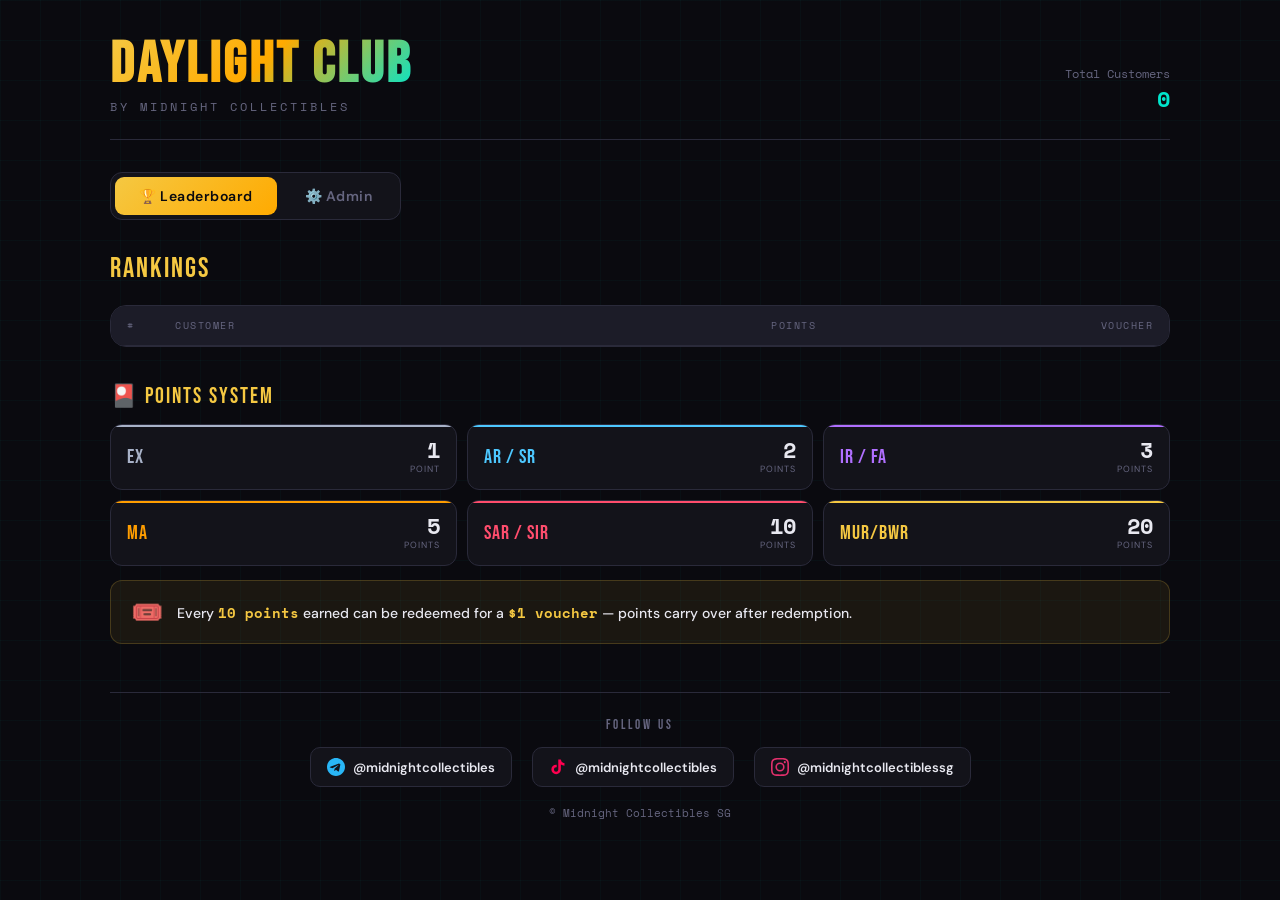
==== commit 93fba672: "half done" ====
--- a/index.html
+++ b/index.html
@@ -3,754 +3,11 @@
 <head>
 <meta charset="UTF-8">
 <meta name="viewport" content="width=device-width, initial-scale=1.0">
+<link rel="stylesheet" href="styles.css">
+<script src="script.js" defer></script>
 <title>Daylight Club — Midnight Collectibles</title>
 <link href="https://fonts.googleapis.com/css2?family=Bebas+Neue&family=DM+Sans:wght@300;400;500;600&family=Space+Mono:wght@400;700&display=swap" rel="stylesheet">
-<style>
-  :root {
-    --bg: #0a0a0f;
-    --surface: #13131a;
-    --surface2: #1c1c28;
-    --border: #2a2a3a;
-    --gold: #f5c842;
-    --gold2: #ffaa00;
-    --teal: #00e5cc;
-    --red: #ff4d6d;
-    --text: #e8e8f0;
-    --muted: #666680;
 
-    /* Rarity colors */
-    --ex: #a8b2c8;
-    --arsr: #4dc8ff;
-    --irfa: #b06fff;
-    --ma: #ff9d00;
-    --sarsr: #ff4d6d;
-    --mur: #f5c842;
-  }
-
-  * { margin: 0; padding: 0; box-sizing: border-box; }
-
-  body {
-    background: var(--bg);
-    color: var(--text);
-    font-family: 'DM Sans', sans-serif;
-    min-height: 100vh;
-    overflow-x: hidden;
-  }
-
-  /* Background grid */
-  body::before {
-    content: '';
-    position: fixed;
-    inset: 0;
-    background-image:
-      linear-gradient(rgba(0,229,204,0.03) 1px, transparent 1px),
-      linear-gradient(90deg, rgba(0,229,204,0.03) 1px, transparent 1px);
-    background-size: 40px 40px;
-    pointer-events: none;
-    z-index: 0;
-  }
-
-  .app {
-    position: relative;
-    z-index: 1;
-    max-width: 1100px;
-    margin: 0 auto;
-    padding: 0 20px 60px;
-  }
-
-  /* HEADER */
-  header {
-    padding: 36px 0 24px;
-    display: flex;
-    align-items: flex-end;
-    justify-content: space-between;
-    border-bottom: 1px solid var(--border);
-    margin-bottom: 32px;
-  }
-
-  .logo h1 {
-    font-family: 'Bebas Neue', sans-serif;
-    font-size: clamp(36px, 6vw, 58px);
-    letter-spacing: 3px;
-    background: linear-gradient(135deg, var(--gold), var(--gold2), var(--teal));
-    -webkit-background-clip: text;
-    -webkit-text-fill-color: transparent;
-    line-height: 1;
-  }
-
-  .logo p {
-    font-size: 12px;
-    color: var(--muted);
-    letter-spacing: 3px;
-    text-transform: uppercase;
-    margin-top: 4px;
-    font-family: 'Space Mono', monospace;
-  }
-
-  /* TAB NAV */
-  .tabs {
-    display: flex;
-    gap: 4px;
-    background: var(--surface);
-    border: 1px solid var(--border);
-    border-radius: 12px;
-    padding: 4px;
-    width: fit-content;
-    margin-bottom: 32px;
-  }
-
-  .tab {
-    padding: 10px 24px;
-    border-radius: 9px;
-    border: none;
-    cursor: pointer;
-    font-family: 'DM Sans', sans-serif;
-    font-size: 14px;
-    font-weight: 600;
-    letter-spacing: 0.5px;
-    transition: all 0.2s;
-    background: transparent;
-    color: var(--muted);
-  }
-
-  .tab.active {
-    background: linear-gradient(135deg, var(--gold), var(--gold2));
-    color: #0a0a0f;
-  }
-
-  /* PAGES */
-  .page { display: none; }
-  .page.active { display: block; }
-
-  /* ===== LEADERBOARD ===== */
-  .lb-header {
-    display: flex;
-    justify-content: space-between;
-    align-items: center;
-    margin-bottom: 20px;
-  }
-
-  .lb-title {
-    font-family: 'Bebas Neue', sans-serif;
-    font-size: 28px;
-    letter-spacing: 2px;
-    color: var(--gold);
-  }
-
-  .total-stat {
-    font-family: 'Space Mono', monospace;
-    font-size: 12px;
-    color: var(--muted);
-    text-align: right;
-  }
-
-  .total-stat span {
-    display: block;
-    font-size: 22px;
-    color: var(--teal);
-    font-weight: 700;
-  }
-
-  .lb-list {
-    display: flex;
-    flex-direction: column;
-    gap: 10px;
-  }
-
-  /* Points rules */
-  .rules-section { margin-top: 36px; }
-  .rules-title {
-    font-family: 'Bebas Neue', sans-serif;
-    font-size: 22px; letter-spacing: 2px; color: var(--gold);
-    margin-bottom: 14px; display: flex; align-items: center; gap: 8px;
-  }
-  .rules-grid { display: grid; grid-template-columns: repeat(3, 1fr); gap: 10px; }
-  @media (max-width: 600px) { .rules-grid { grid-template-columns: repeat(2, 1fr); } }
-
-  .rule-card {
-    background: var(--surface); border: 1px solid var(--border); border-radius: 12px;
-    padding: 14px 16px; display: flex; align-items: center; gap: 12px;
-    position: relative; overflow: hidden; transition: border-color 0.2s;
-  }
-  .rule-card::before { content: ''; position: absolute; top: 0; left: 0; right: 0; height: 2px; }
-  .rule-card:hover { border-color: rgba(255,255,255,0.12); }
-
-  .rule-card.rc-ex::before { background: var(--ex); }
-  .rule-card.rc-arsr::before { background: var(--arsr); }
-  .rule-card.rc-irfa::before { background: var(--irfa); }
-  .rule-card.rc-ma::before { background: var(--ma); }
-  .rule-card.rc-sarsr::before { background: var(--sarsr); }
-  .rule-card.rc-mur::before { background: var(--mur); }
-
-  .rule-rarity { font-family: 'Bebas Neue', sans-serif; font-size: 20px; letter-spacing: 1px; line-height: 1; flex: 1; }
-  .rule-card.rc-ex .rule-rarity { color: var(--ex); }
-  .rule-card.rc-arsr .rule-rarity { color: var(--arsr); }
-  .rule-card.rc-irfa .rule-rarity { color: var(--irfa); }
-  .rule-card.rc-ma .rule-rarity { color: var(--ma); }
-  .rule-card.rc-sarsr .rule-rarity { color: var(--sarsr); }
-  .rule-card.rc-mur .rule-rarity { color: var(--mur); }
-
-  .rule-pts-wrap { text-align: right; }
-  .rule-pts { font-family: 'Space Mono', monospace; font-size: 22px; font-weight: 700; color: var(--text); line-height: 1; }
-  .rule-pts-label { font-size: 9px; color: var(--muted); text-transform: uppercase; letter-spacing: 1px; margin-top: 2px; }
-
-  .voucher-rule {
-    margin-top: 14px; background: rgba(245,200,66,0.07); border: 1px solid rgba(245,200,66,0.2);
-    border-radius: 12px; padding: 14px 20px; display: flex; align-items: center; gap: 14px;
-  }
-  .voucher-rule .vr-icon { font-size: 26px; }
-  .voucher-rule .vr-text { font-size: 14px; color: var(--text); font-weight: 500; }
-  .voucher-rule .vr-text span { color: var(--gold); font-family: 'Space Mono', monospace; font-weight: 700; }
-
-  .lb-table-wrap {
-    background: var(--surface);
-    border: 1px solid var(--border);
-    border-radius: 16px;
-    overflow: hidden;
-  }
-
-  .lb-table {
-    width: 100%;
-    border-collapse: collapse;
-  }
-
-  .lb-table thead tr {
-    background: var(--surface2);
-    border-bottom: 1px solid var(--border);
-  }
-
-  .lb-table thead th {
-    padding: 12px 16px;
-    text-align: left;
-    font-family: 'Space Mono', monospace;
-    font-size: 10px;
-    text-transform: uppercase;
-    letter-spacing: 1.5px;
-    color: var(--muted);
-    font-weight: 400;
-  }
-
-  .lb-table thead th:last-child,
-  .lb-table thead th:nth-child(3) { text-align: right; }
-
-  .lb-table tbody tr {
-    border-bottom: 1px solid var(--border);
-    transition: background 0.15s;
-    position: relative;
-  }
-
-  .lb-table tbody tr:last-child { border-bottom: none; }
-  .lb-table tbody tr:hover { background: rgba(255,255,255,0.025); }
-
-  .lb-table tbody tr.rank-1 { background: rgba(245,200,66,0.04); }
-  .lb-table tbody tr.rank-2 { background: rgba(192,192,192,0.03); }
-  .lb-table tbody tr.rank-3 { background: rgba(205,127,50,0.03); }
-
-  .lb-table td {
-    padding: 14px 16px;
-    vertical-align: middle;
-  }
-
-  .lb-table td:last-child,
-  .lb-table td:nth-child(3) { text-align: right; }
-
-  .td-rank {
-    width: 48px;
-  }
-
-  .rank-chip {
-    width: 32px; height: 32px;
-    border-radius: 8px;
-    display: flex; align-items: center; justify-content: center;
-    font-family: 'Bebas Neue', sans-serif;
-    font-size: 17px;
-    background: var(--surface2);
-    color: var(--muted);
-  }
-
-  .rank-1 .rank-chip { background: rgba(245,200,66,0.15); color: var(--gold); }
-  .rank-2 .rank-chip { background: rgba(192,192,192,0.15); color: #c0c0c0; }
-  .rank-3 .rank-chip { background: rgba(205,127,50,0.15); color: #cd7f32; }
-
-  .td-name .cname { font-weight: 600; font-size: 15px; }
-  .td-name .csub { font-size: 11px; color: var(--muted); font-family: 'Space Mono', monospace; margin-top: 2px; }
-
-  .td-pts {
-    font-family: 'Bebas Neue', sans-serif;
-    font-size: 26px;
-    color: var(--teal);
-    line-height: 1;
-    white-space: nowrap;
-  }
-
-  .td-voucher {
-    background: rgba(245,200,66,0.1);
-    border: 1px solid rgba(245,200,66,0.25);
-    border-radius: 8px;
-    padding: 5px 10px;
-    display: inline-block;
-    font-family: 'Bebas Neue', sans-serif;
-    font-size: 18px;
-    color: var(--gold);
-    line-height: 1;
-    white-space: nowrap;
-  }
-
-  .lb-show-more {
-    width: 100%;
-    padding: 13px;
-    background: transparent;
-    border: none;
-    border-top: 1px solid var(--border);
-    color: var(--muted);
-    font-family: 'DM Sans', sans-serif;
-    font-size: 13px;
-    font-weight: 600;
-    cursor: pointer;
-    transition: background 0.15s, color 0.15s;
-    letter-spacing: 0.3px;
-  }
-
-  .lb-show-more:hover { background: var(--surface2); color: var(--teal); }
-
-  /* pulse for rank 1 row */
-  @keyframes pulse-gold {
-    0%, 100% { box-shadow: inset 3px 0 0 rgba(245,200,66,0); }
-    50% { box-shadow: inset 3px 0 0 rgba(245,200,66,0.5); }
-  }
-  .lb-table tbody tr.rank-1 { animation: pulse-gold 3s infinite; }
-
-  .empty-state {
-    text-align: center;
-    padding: 80px 20px;
-    color: var(--muted);
-  }
-
-  .empty-state .icon { font-size: 48px; margin-bottom: 16px; }
-  .empty-state p { font-size: 15px; }
-  .admin-grid {
-    display: grid;
-    grid-template-columns: 1fr 1fr;
-    gap: 24px;
-  }
-
-  @media (max-width: 700px) {
-    .admin-grid { grid-template-columns: 1fr; }
-    header { flex-direction: column; align-items: flex-start; gap: 12px; }
-  }
-
-  .card {
-    background: var(--surface);
-    border: 1px solid var(--border);
-    border-radius: 16px;
-    padding: 24px;
-  }
-
-  .card-title {
-    font-family: 'Bebas Neue', sans-serif;
-    font-size: 20px;
-    letter-spacing: 1.5px;
-    color: var(--gold);
-    margin-bottom: 20px;
-    display: flex;
-    align-items: center;
-    gap: 8px;
-  }
-
-  .form-group { margin-bottom: 16px; }
-
-  label {
-    display: block;
-    font-size: 11px;
-    text-transform: uppercase;
-    letter-spacing: 1.5px;
-    color: var(--muted);
-    margin-bottom: 8px;
-    font-family: 'Space Mono', monospace;
-  }
-
-  input, select {
-    width: 100%;
-    background: var(--surface2);
-    border: 1px solid var(--border);
-    border-radius: 10px;
-    padding: 12px 14px;
-    color: var(--text);
-    font-family: 'DM Sans', sans-serif;
-    font-size: 14px;
-    transition: border-color 0.2s;
-    outline: none;
-    appearance: none;
-  }
-
-  input:focus, select:focus { border-color: var(--teal); }
-  input::placeholder { color: var(--muted); }
-
-  select option { background: var(--surface2); }
-
-  /* Rarity selector buttons */
-  .rarity-grid {
-    display: grid;
-    grid-template-columns: repeat(3, 1fr);
-    gap: 8px;
-  }
-
-  .rarity-btn {
-    padding: 10px 6px;
-    border-radius: 10px;
-    border: 1px solid var(--border);
-    background: var(--surface2);
-    cursor: pointer;
-    text-align: center;
-    transition: all 0.15s;
-    font-family: 'DM Sans', sans-serif;
-  }
-
-  .rarity-btn .rarity-name { font-size: 13px; font-weight: 700; margin-bottom: 2px; }
-  .rarity-btn .rarity-pts { font-size: 10px; color: var(--muted); font-family: 'Space Mono', monospace; }
-  .rarity-btn:hover { border-color: currentColor; transform: translateY(-1px); }
-
-  .rarity-btn[data-rarity="EX"] { color: var(--ex); }
-  .rarity-btn[data-rarity="AR/SR"] { color: var(--arsr); }
-  .rarity-btn[data-rarity="IR/FA"] { color: var(--irfa); }
-  .rarity-btn[data-rarity="MA"] { color: var(--ma); }
-  .rarity-btn[data-rarity="SAR/SIR"] { color: var(--sarsr); }
-  .rarity-btn[data-rarity="MUR/BWR"] { color: var(--mur); }
-
-  .rarity-btn.selected { background: rgba(255,255,255,0.07); border-color: currentColor; transform: translateY(-1px); }
-
-  /* Selected rarities list */
-  .selected-rarities { display: flex; flex-direction: column; gap: 8px; margin-top: 12px; }
-
-  .rarity-row {
-    display: flex;
-    align-items: center;
-    gap: 10px;
-    background: var(--surface2);
-    border: 1px solid var(--border);
-    border-radius: 10px;
-    padding: 8px 12px;
-    animation: slideIn 0.15s ease;
-  }
-
-  @keyframes slideIn {
-    from { opacity: 0; transform: translateY(-4px); }
-    to { opacity: 1; transform: translateY(0); }
-  }
-
-  .rarity-row-label { font-size: 13px; font-weight: 700; min-width: 68px; }
-  .rarity-row-pts { font-size: 11px; color: var(--muted); font-family: 'Space Mono', monospace; flex: 1; }
-  .rarity-row-subtotal { font-family: 'Space Mono', monospace; font-size: 12px; color: var(--teal); min-width: 52px; text-align: right; }
-
-  .rarity-row-remove {
-    background: none; border: none; color: var(--muted); cursor: pointer;
-    font-size: 14px; padding: 2px 4px; border-radius: 4px; transition: color 0.15s; line-height: 1;
-  }
-  .rarity-row-remove:hover { color: var(--red); }
-
-  .qty-inline {
-    display: flex; align-items: center;
-    background: var(--bg); border: 1px solid var(--border); border-radius: 8px; overflow: hidden; height: 32px;
-  }
-  .qty-inline .qib {
-    width: 28px; height: 32px; border: none; background: transparent; color: var(--text);
-    font-size: 16px; cursor: pointer; transition: background 0.15s; flex-shrink: 0; line-height: 1;
-  }
-  .qty-inline .qib:hover { background: var(--border); }
-  .qty-inline .qiv {
-    width: 36px; text-align: center; font-family: 'Space Mono', monospace; font-size: 13px;
-    font-weight: 700; color: var(--teal); background: transparent; border: none; outline: none; padding: 0;
-  }
-
-  /* Qty input large */
-  .qty-control { display: flex; align-items: center; background: var(--surface2); border: 1px solid var(--border); border-radius: 10px; overflow: hidden; }
-  .qty-btn { width: 44px; height: 44px; border: none; background: transparent; color: var(--text); font-size: 20px; cursor: pointer; transition: background 0.15s; flex-shrink: 0; }
-  .qty-btn:hover { background: var(--border); }
-  .qty-val { flex: 1; text-align: center; font-family: 'Space Mono', monospace; font-size: 18px; font-weight: 700; color: var(--teal); background: transparent; border: none; outline: none; padding: 0; }
-
-  /* Preview */
-  .preview-box {
-    background: var(--surface2); border: 1px dashed var(--border); border-radius: 10px;
-    padding: 14px; display: flex; justify-content: space-between; align-items: center; margin-bottom: 16px;
-  }
-  .preview-box .preview-label { font-size: 12px; color: var(--muted); }
-  .preview-box .preview-val { font-family: 'Bebas Neue', sans-serif; font-size: 24px; color: var(--teal); }
-
-  /* Remarks */
-  textarea {
-    width: 100%; background: var(--surface2); border: 1px solid var(--border); border-radius: 10px;
-    padding: 12px 14px; color: var(--text); font-family: 'DM Sans', sans-serif; font-size: 14px;
-    transition: border-color 0.2s; outline: none; resize: vertical; min-height: 68px;
-  }
-  textarea:focus { border-color: var(--teal); }
-  textarea::placeholder { color: var(--muted); }
-
-  .hist-remark { font-size: 11px; color: var(--muted); font-style: italic; margin-top: 2px; font-family: 'DM Sans', sans-serif; }
-
-  .btn-primary {
-    width: 100%;
-    padding: 14px;
-    background: linear-gradient(135deg, var(--teal), #00b8a6);
-    color: #0a0a0f;
-    border: none;
-    border-radius: 10px;
-    font-family: 'DM Sans', sans-serif;
-    font-size: 15px;
-    font-weight: 700;
-    cursor: pointer;
-    letter-spacing: 0.5px;
-    transition: opacity 0.2s, transform 0.15s;
-  }
-
-  .btn-primary:hover { opacity: 0.9; transform: translateY(-1px); }
-  .btn-primary:active { transform: translateY(0); }
-
-  .btn-danger {
-    background: linear-gradient(135deg, var(--red), #d63850);
-    color: #fff;
-    border: none;
-    border-radius: 8px;
-    padding: 8px 14px;
-    font-family: 'DM Sans', sans-serif;
-    font-size: 13px;
-    font-weight: 600;
-    cursor: pointer;
-    transition: opacity 0.2s;
-  }
-
-  .btn-danger:hover { opacity: 0.85; }
-
-  .btn-sm {
-    background: rgba(245,200,66,0.1);
-    border: 1px solid rgba(245,200,66,0.3);
-    color: var(--gold);
-    border-radius: 8px;
-    padding: 6px 12px;
-    font-family: 'DM Sans', sans-serif;
-    font-size: 12px;
-    font-weight: 600;
-    cursor: pointer;
-    transition: background 0.2s;
-  }
-
-  .btn-sm:hover { background: rgba(245,200,66,0.2); }
-
-  /* Customer list */
-  .cust-list { display: flex; flex-direction: column; gap: 8px; max-height: 400px; overflow-y: auto; }
-
-  .cust-row {
-    display: flex;
-    align-items: center;
-    gap: 12px;
-    padding: 12px 14px;
-    background: var(--surface2);
-    border-radius: 10px;
-    border: 1px solid var(--border);
-  }
-
-  .cust-row .cust-name { flex: 1; font-weight: 500; font-size: 14px; }
-
-  .cust-row .cust-pts {
-    font-family: 'Space Mono', monospace;
-    font-size: 13px;
-    color: var(--teal);
-    font-weight: 700;
-    min-width: 60px;
-    text-align: right;
-  }
-
-  /* REDEEM section */
-  .redeem-section { margin-top: 24px; }
-
-  .redeem-section .card-title { color: var(--gold); }
-
-  .redeem-row {
-    display: flex;
-    gap: 10px;
-    align-items: flex-end;
-  }
-
-  .redeem-row .form-group { flex: 1; margin: 0; }
-
-  /* Toast */
-  .toast {
-    position: fixed;
-    bottom: 30px;
-    right: 30px;
-    background: var(--surface);
-    border: 1px solid var(--teal);
-    border-radius: 12px;
-    padding: 14px 20px;
-    font-size: 14px;
-    font-weight: 500;
-    color: var(--teal);
-    transform: translateY(80px);
-    opacity: 0;
-    transition: all 0.3s cubic-bezier(0.34,1.56,0.64,1);
-    z-index: 999;
-    max-width: 280px;
-    box-shadow: 0 8px 32px rgba(0,0,0,0.5);
-  }
-
-  .toast.show { transform: translateY(0); opacity: 1; }
-  .toast.error { border-color: var(--red); color: var(--red); }
-
-  /* scrollbar */
-  ::-webkit-scrollbar { width: 6px; }
-  ::-webkit-scrollbar-track { background: transparent; }
-  ::-webkit-scrollbar-thumb { background: var(--border); border-radius: 3px; }
-  ::-webkit-scrollbar-thumb:hover { background: var(--muted); }
-
-  /* Pulse anim for #1 */
-  @keyframes pulse-gold {
-    0%, 100% { box-shadow: 0 0 0 0 rgba(245,200,66,0); }
-    50% { box-shadow: 0 0 0 6px rgba(245,200,66,0.08); }
-  }
-
-  .lb-card.rank-1 { animation: pulse-gold 3s infinite; }
-
-  /* History log */
-  .history-list {
-    display: flex;
-    flex-direction: column;
-    gap: 6px;
-    max-height: 220px;
-    overflow-y: auto;
-    margin-top: 12px;
-  }
-
-  .history-item {
-    display: flex;
-    justify-content: space-between;
-    align-items: center;
-    padding: 8px 12px;
-    background: var(--surface2);
-    border-radius: 8px;
-    font-size: 12px;
-    font-family: 'Space Mono', monospace;
-    color: var(--muted);
-  }
-
-  .history-item .hist-pts { color: var(--teal); font-weight: 700; }
-  .history-item .hist-pts.negative { color: var(--red); }
-
-  /* Password overlay */
-  .pw-overlay {
-    display: none;
-    position: fixed;
-    inset: 0;
-    background: rgba(10,10,15,0.92);
-    backdrop-filter: blur(10px);
-    z-index: 200;
-    align-items: center;
-    justify-content: center;
-  }
-  .pw-overlay.show { display: flex; }
-
-  .pw-box {
-    background: var(--surface);
-    border: 1px solid var(--border);
-    border-radius: 20px;
-    padding: 40px 36px;
-    width: 100%;
-    max-width: 380px;
-    text-align: center;
-    box-shadow: 0 24px 60px rgba(0,0,0,0.6);
-    animation: popIn 0.2s cubic-bezier(0.34,1.56,0.64,1);
-  }
-
-  @keyframes popIn {
-    from { opacity: 0; transform: scale(0.92) translateY(12px); }
-    to { opacity: 1; transform: scale(1) translateY(0); }
-  }
-
-  .pw-icon { font-size: 36px; margin-bottom: 12px; }
-
-  .pw-title {
-    font-family: 'Bebas Neue', sans-serif;
-    font-size: 26px;
-    letter-spacing: 2px;
-    color: var(--gold);
-    margin-bottom: 6px;
-  }
-
-  .pw-sub {
-    font-size: 13px;
-    color: var(--muted);
-    margin-bottom: 24px;
-    font-family: 'Space Mono', monospace;
-  }
-
-  .pw-input-wrap { position: relative; margin-bottom: 12px; }
-
-  .pw-input {
-    width: 100%;
-    background: var(--surface2);
-    border: 1px solid var(--border);
-    border-radius: 10px;
-    padding: 13px 44px 13px 16px;
-    color: var(--text);
-    font-family: 'DM Sans', sans-serif;
-    font-size: 15px;
-    letter-spacing: 2px;
-    outline: none;
-    transition: border-color 0.2s;
-    text-align: center;
-  }
-  .pw-input:focus { border-color: var(--teal); }
-  .pw-input.error { border-color: var(--red); animation: shake 0.35s ease; }
-
-  @keyframes shake {
-    0%,100% { transform: translateX(0); }
-    20% { transform: translateX(-8px); }
-    40% { transform: translateX(8px); }
-    60% { transform: translateX(-5px); }
-    80% { transform: translateX(5px); }
-  }
-
-  .pw-toggle {
-    position: absolute;
-    right: 12px; top: 50%;
-    transform: translateY(-50%);
-    background: none; border: none;
-    color: var(--muted); cursor: pointer;
-    font-size: 16px; padding: 4px;
-    transition: color 0.15s;
-  }
-  .pw-toggle:hover { color: var(--text); }
-
-  .pw-error {
-    font-size: 12px;
-    color: var(--red);
-    margin-bottom: 14px;
-    font-family: 'Space Mono', monospace;
-    min-height: 18px;
-  }
-
-  .pw-btn {
-    width: 100%;
-    padding: 13px;
-    background: linear-gradient(135deg, var(--gold), var(--gold2));
-    color: #0a0a0f;
-    border: none;
-    border-radius: 10px;
-    font-family: 'DM Sans', sans-serif;
-    font-size: 15px;
-    font-weight: 700;
-    cursor: pointer;
-    transition: opacity 0.2s, transform 0.15s;
-  }
-  .pw-btn:hover { opacity: 0.9; transform: translateY(-1px); }
-
-  .pw-cancel {
-    margin-top: 12px;
-    background: none; border: none;
-    color: var(--muted); cursor: pointer;
-    font-size: 13px; font-family: 'DM Sans', sans-serif;
-    transition: color 0.15s;
-  }
-  .pw-cancel:hover { color: var(--text); }
-</style>
 </head>
 <body>
 <div class="app">
@@ -828,120 +85,6 @@
     </div>
   </div>
 
-  <!-- ADMIN PAGE -->
-  <div class="page" id="page-admin">
-    <div class="admin-grid">
-
-      <!-- ADD POINTS -->
-      <div>
-        <div class="card">
-          <div class="card-title">➕ Add Points</div>
-
-          <div class="form-group">
-            <label>Customer</label>
-            <select id="selectCustomer">
-              <option value="">— Select customer —</option>
-            </select>
-          </div>
-
-          <div class="form-group">
-            <label>Card Rarities Pulled <span style="color:var(--muted);font-weight:400">(select one or more)</span></label>
-            <div class="rarity-grid" id="rarityGrid">
-              <button class="rarity-btn" data-rarity="EX" data-pts="1" onclick="toggleRarity(this)">
-                <div class="rarity-name">EX</div>
-                <div class="rarity-pts">1 pt</div>
-              </button>
-              <button class="rarity-btn" data-rarity="AR/SR" data-pts="2" onclick="toggleRarity(this)">
-                <div class="rarity-name">AR/SR</div>
-                <div class="rarity-pts">2 pts</div>
-              </button>
-              <button class="rarity-btn" data-rarity="IR/FA" data-pts="3" onclick="toggleRarity(this)">
-                <div class="rarity-name">IR/FA</div>
-                <div class="rarity-pts">3 pts</div>
-              </button>
-              <button class="rarity-btn" data-rarity="MA" data-pts="5" onclick="toggleRarity(this)">
-                <div class="rarity-name">MA</div>
-                <div class="rarity-pts">5 pts</div>
-              </button>
-              <button class="rarity-btn" data-rarity="SAR/SIR" data-pts="10" onclick="toggleRarity(this)">
-                <div class="rarity-name">SAR/SIR</div>
-                <div class="rarity-pts">10 pts</div>
-              </button>
-              <button class="rarity-btn" data-rarity="MUR/BWR" data-pts="20" onclick="toggleRarity(this)">
-                <div class="rarity-name">MUR/BWR</div>
-                <div class="rarity-pts">20 pts</div>
-              </button>
-            </div>
-            <div class="selected-rarities" id="selectedRarities"></div>
-          </div>
-
-          <div class="form-group">
-            <label>Remarks <span style="color:var(--muted);font-weight:400">(optional)</span></label>
-            <textarea id="remarksInput" placeholder="e.g. pulled during Mystery Box opening, pack #3…"></textarea>
-          </div>
-
-          <div class="preview-box">
-            <div>
-              <div class="preview-label">Total Points to Add</div>
-              <div id="previewPts" class="preview-val">—</div>
-            </div>
-            <div style="text-align:right;">
-              <div class="preview-label">Cards Selected</div>
-              <div id="previewRarity" style="font-size:13px;color:var(--muted);margin-top:4px;">None</div>
-            </div>
-          </div>
-
-          <button class="btn-primary" onclick="addPoints()">Add Points</button>
-        </div>
-
-        <!-- REDEEM VOUCHER -->
-        <div class="card redeem-section" style="margin-top:16px;">
-          <div class="card-title">🎟 Redeem Voucher</div>
-          <p style="font-size:12px;color:var(--muted);margin-bottom:16px;font-family:'Space Mono',monospace;">10 pts = $1 voucher</p>
-          <div class="redeem-row">
-            <div class="form-group">
-              <label>Customer</label>
-              <select id="redeemCustomer">
-                <option value="">— Select —</option>
-              </select>
-            </div>
-            <div class="form-group" style="min-width:90px;">
-              <label>Vouchers</label>
-              <div class="qty-control">
-                <button class="qty-btn" onclick="changeRedeemQty(-1)">−</button>
-                <input class="qty-val" id="redeemQty" type="number" value="1" min="1">
-                <button class="qty-btn" onclick="changeRedeemQty(1)">+</button>
-              </div>
-            </div>
-            <button class="btn-sm" onclick="redeemVoucher()" style="margin-bottom:1px;white-space:nowrap;">Redeem $<span id="redeemAmt">1</span></button>
-          </div>
-        </div>
-      </div>
-
-      <!-- RIGHT COLUMN -->
-      <div>
-        <!-- ADD CUSTOMER -->
-        <div class="card">
-          <div class="card-title">👤 Customers</div>
-          <div class="form-group" style="display:flex;gap:8px;margin-bottom:16px;">
-            <input id="newCustomerName" type="text" placeholder="Customer name..." style="flex:1;margin:0;" onkeydown="if(event.key==='Enter')addCustomer()">
-            <button class="btn-sm" onclick="addCustomer()">Add</button>
-          </div>
-          <div class="cust-list" id="custList">
-            <div style="text-align:center;padding:20px;color:var(--muted);font-size:13px;">No customers yet</div>
-          </div>
-        </div>
-
-        <!-- HISTORY LOG -->
-        <div class="card" style="margin-top:16px;">
-          <div class="card-title">📋 Recent Activity</div>
-          <div class="history-list" id="historyList">
-            <div style="text-align:center;padding:16px;color:var(--muted);font-size:12px;font-family:'Space Mono',monospace;">No activity yet</div>
-          </div>
-        </div>
-      </div>
-    </div>
-  </div>
 
   <!-- FOOTER -->
   <footer style="margin-top:48px;padding:24px 0 8px;border-top:1px solid var(--border);display:flex;flex-direction:column;align-items:center;gap:14px;">
@@ -982,314 +125,5 @@
 </div>
 <div class="toast" id="toast"></div>
 
-<script>
-  // STATE
-  let customers = JSON.parse(localStorage.getItem('ptCustomers') || '[]');
-  let history = JSON.parse(localStorage.getItem('ptHistory') || '[]');
-
-  // selectedRarities: { rarity, pts, qty }[]
-  let selectedRarities = [];
-
-  const RARITY_COLORS = {
-    'EX': 'var(--ex)', 'AR/SR': 'var(--arsr)', 'IR/FA': 'var(--irfa)',
-    'MA': 'var(--ma)', 'SAR/SIR': 'var(--sarsr)', 'MUR/BWR': 'var(--mur)'
-  };
-
-  // INIT
-  render();
-
-  function save() {
-    localStorage.setItem('ptCustomers', JSON.stringify(customers));
-    localStorage.setItem('ptHistory', JSON.stringify(history));
-  }
-
-  const ADMIN_PW = 'M1dnightPo1nts';
-  let adminUnlocked = false;
-
-  function switchTab(tab) {
-    if (tab === 'admin' && !adminUnlocked) {
-      showPasswordOverlay();
-      return;
-    }
-    document.querySelectorAll('.tab').forEach(t => t.classList.remove('active'));
-    document.querySelectorAll('.page').forEach(p => p.classList.remove('active'));
-    event.target.classList.add('active');
-    document.getElementById('page-' + tab).classList.add('active');
-    if (tab === 'leaderboard') renderLeaderboard();
-  }
-
-  function showPasswordOverlay() {
-    document.getElementById('pwOverlay').classList.add('show');
-    document.getElementById('pwInput').value = '';
-    document.getElementById('pwError').textContent = '';
-    setTimeout(() => document.getElementById('pwInput').focus(), 100);
-  }
-
-  function closePasswordOverlay() {
-    document.getElementById('pwOverlay').classList.remove('show');
-  }
-
-  function checkPassword() {
-    const val = document.getElementById('pwInput').value;
-    if (val === ADMIN_PW) {
-      adminUnlocked = true;
-      closePasswordOverlay();
-      document.querySelectorAll('.tab').forEach(t => t.classList.remove('active'));
-      document.querySelectorAll('.page').forEach(p => p.classList.remove('active'));
-      document.querySelectorAll('.tab')[1].classList.add('active');
-      document.getElementById('page-admin').classList.add('active');
-    } else {
-      const inp = document.getElementById('pwInput');
-      inp.classList.add('error');
-      document.getElementById('pwError').textContent = 'Incorrect password. Try again.';
-      setTimeout(() => inp.classList.remove('error'), 400);
-    }
-  }
-
-  function togglePwVisibility() {
-    const inp = document.getElementById('pwInput');
-    const btn = document.getElementById('pwToggle');
-    if (inp.type === 'password') { inp.type = 'text'; btn.textContent = '🙈'; }
-    else { inp.type = 'password'; btn.textContent = '👁'; }
-  }
-
-  function toggleRarity(btn) {
-    const rarity = btn.dataset.rarity;
-    const pts = parseInt(btn.dataset.pts);
-    const idx = selectedRarities.findIndex(r => r.rarity === rarity);
-    if (idx >= 0) {
-      // deselect
-      selectedRarities.splice(idx, 1);
-      btn.classList.remove('selected');
-    } else {
-      // select
-      selectedRarities.push({ rarity, pts, qty: 1 });
-      btn.classList.add('selected');
-    }
-    renderSelectedRarities();
-    updatePreview();
-  }
-
-  function renderSelectedRarities() {
-    const container = document.getElementById('selectedRarities');
-    if (!selectedRarities.length) { container.innerHTML = ''; return; }
-    container.innerHTML = selectedRarities.map((r, i) => `
-      <div class="rarity-row">
-        <div class="rarity-row-label" style="color:${RARITY_COLORS[r.rarity]}">${r.rarity}</div>
-        <div class="rarity-row-pts">${r.pts} pt${r.pts>1?'s':''} each</div>
-        <div class="qty-inline">
-          <button class="qib" onclick="changeRarityQty(${i},-1)">−</button>
-          <input class="qiv" type="number" value="${r.qty}" min="1" max="99"
-            oninput="setRarityQty(${i},this.value)">
-          <button class="qib" onclick="changeRarityQty(${i},1)">+</button>
-        </div>
-        <div class="rarity-row-subtotal">${r.pts * r.qty} pts</div>
-        <button class="rarity-row-remove" onclick="removeRarity('${r.rarity}')">✕</button>
-      </div>`).join('');
-  }
-
-  function changeRarityQty(i, delta) {
-    selectedRarities[i].qty = Math.max(1, selectedRarities[i].qty + delta);
-    renderSelectedRarities();
-    updatePreview();
-  }
-
-  function setRarityQty(i, val) {
-    selectedRarities[i].qty = Math.max(1, parseInt(val) || 1);
-    updatePreview();
-    // update subtotal inline without full re-render to avoid cursor jump
-    const rows = document.querySelectorAll('.rarity-row');
-    if (rows[i]) rows[i].querySelector('.rarity-row-subtotal').textContent = selectedRarities[i].pts * selectedRarities[i].qty + ' pts';
-  }
-
-  function removeRarity(rarity) {
-    selectedRarities = selectedRarities.filter(r => r.rarity !== rarity);
-    document.querySelectorAll('.rarity-btn').forEach(b => {
-      if (b.dataset.rarity === rarity) b.classList.remove('selected');
-    });
-    renderSelectedRarities();
-    updatePreview();
-  }
-
-  function updatePreview() {
-    const total = selectedRarities.reduce((s, r) => s + r.pts * r.qty, 0);
-    document.getElementById('previewPts').textContent = total > 0 ? total + ' pts' : '—';
-    document.getElementById('previewRarity').textContent = selectedRarities.length
-      ? selectedRarities.map(r => r.qty + '× ' + r.rarity).join(', ')
-      : 'None';
-  }
-
-  function changeRedeemQty(delta) {
-    const inp = document.getElementById('redeemQty');
-    inp.value = Math.max(1, (parseInt(inp.value) || 1) + delta);
-    document.getElementById('redeemAmt').textContent = parseInt(inp.value) || 1;
-  }
-
-  function addCustomer() {
-    const name = document.getElementById('newCustomerName').value.trim();
-    if (!name) return showToast('Enter a customer name', true);
-    if (customers.find(c => c.name.toLowerCase() === name.toLowerCase()))
-      return showToast('Customer already exists', true);
-    customers.push({ id: Date.now(), name, points: 0 });
-    document.getElementById('newCustomerName').value = '';
-    save(); render();
-    showToast('Customer "' + name + '" added!');
-  }
-
-  function removeCustomer(id) {
-    if (!confirm('Remove this customer?')) return;
-    customers = customers.filter(c => c.id !== id);
-    save(); render();
-  }
-
-  function addPoints() {
-    const custId = parseInt(document.getElementById('selectCustomer').value);
-    const remarks = document.getElementById('remarksInput').value.trim();
-    if (!custId) return showToast('Select a customer', true);
-    if (!selectedRarities.length) return showToast('Select at least one rarity', true);
-
-    const total = selectedRarities.reduce((s, r) => s + r.pts * r.qty, 0);
-    const c = customers.find(x => x.id === custId);
-    c.points += total;
-
-    const breakdown = selectedRarities.map(r => r.qty + '× ' + r.rarity).join(', ');
-    history.unshift({
-      time: new Date().toLocaleTimeString(),
-      name: c.name,
-      action: '+' + total + ' pts (' + breakdown + ')',
-      remark: remarks || null
-    });
-    if (history.length > 50) history.pop();
-
-    // reset
-    selectedRarities = [];
-    document.querySelectorAll('.rarity-btn').forEach(b => b.classList.remove('selected'));
-    document.getElementById('remarksInput').value = '';
-    renderSelectedRarities();
-    updatePreview();
-
-    save(); render();
-    showToast('+' + total + ' pts added to ' + c.name);
-  }
-
-  function redeemVoucher() {
-    const custId = parseInt(document.getElementById('redeemCustomer').value);
-    const qty = parseInt(document.getElementById('redeemQty').value) || 1;
-    const cost = qty * 10;
-    if (!custId) return showToast('Select a customer', true);
-    const c = customers.find(x => x.id === custId);
-    if (c.points < cost) return showToast('Not enough points! Need ' + cost + ' pts', true);
-    c.points -= cost;
-    history.unshift({ time: new Date().toLocaleTimeString(), name: c.name, action: '-' + cost + ' pts (Redeemed $' + qty + ' voucher)', negative: true });
-    if (history.length > 50) history.pop();
-    save(); render();
-    showToast('$' + qty + ' voucher redeemed for ' + c.name + '!');
-  }
-
-  function render() {
-    renderLeaderboard();
-    renderCustomerList();
-    renderSelects();
-    renderHistory();
-    document.getElementById('totalCustomers').textContent = customers.length;
-  }
-
-  let showAllLeaderboard = false;
-
-  function toggleShowAll() {
-    showAllLeaderboard = !showAllLeaderboard;
-    renderLeaderboard();
-  }
-
-  function renderLeaderboard() {
-    const sorted = [...customers].sort((a, b) => b.points - a.points);
-    const wrap = document.getElementById('lbTableWrap');
-
-    if (!customers.length) {
-      wrap.innerHTML = `<div class="empty-state"><div class="icon">🎴</div><p>No customers yet. Add some in the Admin panel!</p></div>`;
-      return;
-    }
-
-    // Restore table structure if it was replaced by empty state
-    if (!document.getElementById('lbList')) {
-      wrap.innerHTML = `<table class="lb-table"><thead><tr><th class="td-rank">#</th><th>Customer</th><th>Points</th><th>Voucher</th></tr></thead><tbody id="lbList"></tbody></table><button class="lb-show-more" id="lbShowMore" onclick="toggleShowAll()"></button>`;
-    }
-
-    const visibleCount = showAllLeaderboard ? sorted.length : Math.min(5, sorted.length);
-    const toShow = sorted.slice(0, visibleCount);
-
-    document.getElementById('lbList').innerHTML = toShow.map((c, i) => {
-      const rank = i + 1;
-      const vouchers = Math.floor(c.points / 10);
-      const remaining = c.points % 10;
-      const rankClass = rank <= 3 ? 'rank-' + rank : '';
-      const medal = rank === 1 ? '🥇' : rank === 2 ? '🥈' : rank === 3 ? '🥉' : rank;
-      return `<tr class="${rankClass}">
-        <td class="td-rank"><div class="rank-chip">${medal}</div></td>
-        <td class="td-name">
-          <div class="cname">${c.name}</div>
-          <div class="csub">${remaining}/10 to next voucher</div>
-        </td>
-        <td class="td-pts">${c.points}<span style="font-size:12px;color:var(--muted);font-family:'Space Mono',monospace;margin-left:4px;">pts</span></td>
-        <td><div class="td-voucher" style="float:right;">$${vouchers}</div></td>
-      </tr>`;
-    }).join('');
-
-    const btn = document.getElementById('lbShowMore');
-    if (sorted.length > 5) {
-      btn.style.display = 'block';
-      btn.textContent = showAllLeaderboard ? '▲ Show Top 5 Only' : `▼ Show All ${sorted.length} Players`;
-    } else {
-      btn.style.display = 'none';
-    }
-  }
-
-  function renderCustomerList() {
-    const el = document.getElementById('custList');
-    if (!customers.length) {
-      el.innerHTML = `<div style="text-align:center;padding:20px;color:var(--muted);font-size:13px;">No customers yet</div>`;
-      return;
-    }
-    el.innerHTML = customers.map(c => `
-      <div class="cust-row">
-        <div class="cust-name">${c.name}</div>
-        <div class="cust-pts">${c.points} pts</div>
-        <button class="btn-danger" onclick="removeCustomer(${c.id})">✕</button>
-      </div>`).join('');
-  }
-
-  function renderSelects() {
-    const opts = customers.map(c => `<option value="${c.id}">${c.name} (${c.points} pts)</option>`).join('');
-    document.getElementById('selectCustomer').innerHTML = '<option value="">— Select customer —</option>' + opts;
-    document.getElementById('redeemCustomer').innerHTML = '<option value="">— Select —</option>' + opts;
-  }
-
-  function renderHistory() {
-    const el = document.getElementById('historyList');
-    if (!history.length) {
-      el.innerHTML = `<div style="text-align:center;padding:16px;color:var(--muted);font-size:12px;font-family:'Space Mono',monospace;">No activity yet</div>`;
-      return;
-    }
-    el.innerHTML = history.slice(0, 20).map(h => `
-      <div class="history-item" style="flex-direction:column;align-items:flex-start;gap:3px;">
-        <div style="display:flex;justify-content:space-between;width:100%;align-items:center;">
-          <span>${h.time} · ${h.name}</span>
-          <span class="hist-pts ${h.negative ? 'negative' : ''}">${h.action}</span>
-        </div>
-        ${h.remark ? `<div class="hist-remark">💬 ${h.remark}</div>` : ''}
-      </div>`).join('');
-  }
-
-  function showToast(msg, error = false) {
-    const t = document.getElementById('toast');
-    t.textContent = msg;
-    t.className = 'toast show' + (error ? ' error' : '');
-    setTimeout(() => t.className = 'toast', 2800);
-  }
-
-  document.getElementById('redeemQty').addEventListener('input', function() {
-    document.getElementById('redeemAmt').textContent = parseInt(this.value) || 1;
-  });
-</script>
 </body>
 </html>
--- a/styles.css
+++ b/styles.css
@@ -0,0 +1,744 @@
+:root {
+--bg: #0a0a0f;
+--surface: #13131a;
+--surface2: #1c1c28;
+--border: #2a2a3a;
+--gold: #f5c842;
+--gold2: #ffaa00;
+--teal: #00e5cc;
+--red: #ff4d6d;
+--text: #e8e8f0;
+--muted: #666680;
+
+/* Rarity colors */
+--ex: #a8b2c8;
+--arsr: #4dc8ff;
+--irfa: #b06fff;
+--ma: #ff9d00;
+--sarsr: #ff4d6d;
+--mur: #f5c842;
+}
+
+* { margin: 0; padding: 0; box-sizing: border-box; }
+
+body {
+background: var(--bg);
+color: var(--text);
+font-family: 'DM Sans', sans-serif;
+min-height: 100vh;
+overflow-x: hidden;
+}
+
+/* Background grid */
+body::before {
+content: '';
+position: fixed;
+inset: 0;
+background-image:
+    linear-gradient(rgba(0,229,204,0.03) 1px, transparent 1px),
+    linear-gradient(90deg, rgba(0,229,204,0.03) 1px, transparent 1px);
+background-size: 40px 40px;
+pointer-events: none;
+z-index: 0;
+}
+
+.app {
+position: relative;
+z-index: 1;
+max-width: 1100px;
+margin: 0 auto;
+padding: 0 20px 60px;
+}
+
+/* HEADER */
+header {
+padding: 36px 0 24px;
+display: flex;
+align-items: flex-end;
+justify-content: space-between;
+border-bottom: 1px solid var(--border);
+margin-bottom: 32px;
+}
+
+.logo h1 {
+font-family: 'Bebas Neue', sans-serif;
+font-size: clamp(36px, 6vw, 58px);
+letter-spacing: 3px;
+background: linear-gradient(135deg, var(--gold), var(--gold2), var(--teal));
+-webkit-background-clip: text;
+-webkit-text-fill-color: transparent;
+line-height: 1;
+}
+
+.logo p {
+font-size: 12px;
+color: var(--muted);
+letter-spacing: 3px;
+text-transform: uppercase;
+margin-top: 4px;
+font-family: 'Space Mono', monospace;
+}
+
+/* TAB NAV */
+.tabs {
+display: flex;
+gap: 4px;
+background: var(--surface);
+border: 1px solid var(--border);
+border-radius: 12px;
+padding: 4px;
+width: fit-content;
+margin-bottom: 32px;
+}
+
+.tab {
+padding: 10px 24px;
+border-radius: 9px;
+border: none;
+cursor: pointer;
+font-family: 'DM Sans', sans-serif;
+font-size: 14px;
+font-weight: 600;
+letter-spacing: 0.5px;
+transition: all 0.2s;
+background: transparent;
+color: var(--muted);
+}
+
+.tab.active {
+background: linear-gradient(135deg, var(--gold), var(--gold2));
+color: #0a0a0f;
+}
+
+/* PAGES */
+.page { display: none; }
+.page.active { display: block; }
+
+/* ===== LEADERBOARD ===== */
+.lb-header {
+display: flex;
+justify-content: space-between;
+align-items: center;
+margin-bottom: 20px;
+}
+
+.lb-title {
+font-family: 'Bebas Neue', sans-serif;
+font-size: 28px;
+letter-spacing: 2px;
+color: var(--gold);
+}
+
+.total-stat {
+font-family: 'Space Mono', monospace;
+font-size: 12px;
+color: var(--muted);
+text-align: right;
+}
+
+.total-stat span {
+display: block;
+font-size: 22px;
+color: var(--teal);
+font-weight: 700;
+}
+
+.lb-list {
+display: flex;
+flex-direction: column;
+gap: 10px;
+}
+
+/* Points rules */
+.rules-section { margin-top: 36px; }
+.rules-title {
+font-family: 'Bebas Neue', sans-serif;
+font-size: 22px; letter-spacing: 2px; color: var(--gold);
+margin-bottom: 14px; display: flex; align-items: center; gap: 8px;
+}
+.rules-grid { display: grid; grid-template-columns: repeat(3, 1fr); gap: 10px; }
+@media (max-width: 600px) { .rules-grid { grid-template-columns: repeat(2, 1fr); } }
+
+.rule-card {
+background: var(--surface); border: 1px solid var(--border); border-radius: 12px;
+padding: 14px 16px; display: flex; align-items: center; gap: 12px;
+position: relative; overflow: hidden; transition: border-color 0.2s;
+}
+.rule-card::before { content: ''; position: absolute; top: 0; left: 0; right: 0; height: 2px; }
+.rule-card:hover { border-color: rgba(255,255,255,0.12); }
+
+.rule-card.rc-ex::before { background: var(--ex); }
+.rule-card.rc-arsr::before { background: var(--arsr); }
+.rule-card.rc-irfa::before { background: var(--irfa); }
+.rule-card.rc-ma::before { background: var(--ma); }
+.rule-card.rc-sarsr::before { background: var(--sarsr); }
+.rule-card.rc-mur::before { background: var(--mur); }
+
+.rule-rarity { font-family: 'Bebas Neue', sans-serif; font-size: 20px; letter-spacing: 1px; line-height: 1; flex: 1; }
+.rule-card.rc-ex .rule-rarity { color: var(--ex); }
+.rule-card.rc-arsr .rule-rarity { color: var(--arsr); }
+.rule-card.rc-irfa .rule-rarity { color: var(--irfa); }
+.rule-card.rc-ma .rule-rarity { color: var(--ma); }
+.rule-card.rc-sarsr .rule-rarity { color: var(--sarsr); }
+.rule-card.rc-mur .rule-rarity { color: var(--mur); }
+
+.rule-pts-wrap { text-align: right; }
+.rule-pts { font-family: 'Space Mono', monospace; font-size: 22px; font-weight: 700; color: var(--text); line-height: 1; }
+.rule-pts-label { font-size: 9px; color: var(--muted); text-transform: uppercase; letter-spacing: 1px; margin-top: 2px; }
+
+.voucher-rule {
+margin-top: 14px; background: rgba(245,200,66,0.07); border: 1px solid rgba(245,200,66,0.2);
+border-radius: 12px; padding: 14px 20px; display: flex; align-items: center; gap: 14px;
+}
+.voucher-rule .vr-icon { font-size: 26px; }
+.voucher-rule .vr-text { font-size: 14px; color: var(--text); font-weight: 500; }
+.voucher-rule .vr-text span { color: var(--gold); font-family: 'Space Mono', monospace; font-weight: 700; }
+
+.lb-table-wrap {
+background: var(--surface);
+border: 1px solid var(--border);
+border-radius: 16px;
+overflow: hidden;
+}
+
+.lb-table {
+width: 100%;
+border-collapse: collapse;
+}
+
+.lb-table thead tr {
+background: var(--surface2);
+border-bottom: 1px solid var(--border);
+}
+
+.lb-table thead th {
+padding: 12px 16px;
+text-align: left;
+font-family: 'Space Mono', monospace;
+font-size: 10px;
+text-transform: uppercase;
+letter-spacing: 1.5px;
+color: var(--muted);
+font-weight: 400;
+}
+
+.lb-table thead th:last-child,
+.lb-table thead th:nth-child(3) { text-align: right; }
+
+.lb-table tbody tr {
+border-bottom: 1px solid var(--border);
+transition: background 0.15s;
+position: relative;
+}
+
+.lb-table tbody tr:last-child { border-bottom: none; }
+.lb-table tbody tr:hover { background: rgba(255,255,255,0.025); }
+
+.lb-table tbody tr.rank-1 { background: rgba(245,200,66,0.04); }
+.lb-table tbody tr.rank-2 { background: rgba(192,192,192,0.03); }
+.lb-table tbody tr.rank-3 { background: rgba(205,127,50,0.03); }
+
+.lb-table td {
+padding: 14px 16px;
+vertical-align: middle;
+}
+
+.lb-table td:last-child,
+.lb-table td:nth-child(3) { text-align: right; }
+
+.td-rank {
+width: 48px;
+}
+
+.rank-chip {
+width: 32px; height: 32px;
+border-radius: 8px;
+display: flex; align-items: center; justify-content: center;
+font-family: 'Bebas Neue', sans-serif;
+font-size: 17px;
+background: var(--surface2);
+color: var(--muted);
+}
+
+.rank-1 .rank-chip { background: rgba(245,200,66,0.15); color: var(--gold); }
+.rank-2 .rank-chip { background: rgba(192,192,192,0.15); color: #c0c0c0; }
+.rank-3 .rank-chip { background: rgba(205,127,50,0.15); color: #cd7f32; }
+
+.td-name .cname { font-weight: 600; font-size: 15px; }
+.td-name .csub { font-size: 11px; color: var(--muted); font-family: 'Space Mono', monospace; margin-top: 2px; }
+
+.td-pts {
+font-family: 'Bebas Neue', sans-serif;
+font-size: 26px;
+color: var(--teal);
+line-height: 1;
+white-space: nowrap;
+}
+
+.td-voucher {
+background: rgba(245,200,66,0.1);
+border: 1px solid rgba(245,200,66,0.25);
+border-radius: 8px;
+padding: 5px 10px;
+display: inline-block;
+font-family: 'Bebas Neue', sans-serif;
+font-size: 18px;
+color: var(--gold);
+line-height: 1;
+white-space: nowrap;
+}
+
+.lb-show-more {
+width: 100%;
+padding: 13px;
+background: transparent;
+border: none;
+border-top: 1px solid var(--border);
+color: var(--muted);
+font-family: 'DM Sans', sans-serif;
+font-size: 13px;
+font-weight: 600;
+cursor: pointer;
+transition: background 0.15s, color 0.15s;
+letter-spacing: 0.3px;
+}
+
+.lb-show-more:hover { background: var(--surface2); color: var(--teal); }
+
+/* pulse for rank 1 row */
+@keyframes pulse-gold {
+0%, 100% { box-shadow: inset 3px 0 0 rgba(245,200,66,0); }
+50% { box-shadow: inset 3px 0 0 rgba(245,200,66,0.5); }
+}
+.lb-table tbody tr.rank-1 { animation: pulse-gold 3s infinite; }
+
+.empty-state {
+text-align: center;
+padding: 80px 20px;
+color: var(--muted);
+}
+
+.empty-state .icon { font-size: 48px; margin-bottom: 16px; }
+.empty-state p { font-size: 15px; }
+.admin-grid {
+display: grid;
+grid-template-columns: 1fr 1fr;
+gap: 24px;
+}
+
+@media (max-width: 700px) {
+.admin-grid { grid-template-columns: 1fr; }
+header { flex-direction: column; align-items: flex-start; gap: 12px; }
+}
+
+.card {
+background: var(--surface);
+border: 1px solid var(--border);
+border-radius: 16px;
+padding: 24px;
+}
+
+.card-title {
+font-family: 'Bebas Neue', sans-serif;
+font-size: 20px;
+letter-spacing: 1.5px;
+color: var(--gold);
+margin-bottom: 20px;
+display: flex;
+align-items: center;
+gap: 8px;
+}
+
+.form-group { margin-bottom: 16px; }
+
+label {
+display: block;
+font-size: 11px;
+text-transform: uppercase;
+letter-spacing: 1.5px;
+color: var(--muted);
+margin-bottom: 8px;
+font-family: 'Space Mono', monospace;
+}
+
+input, select {
+width: 100%;
+background: var(--surface2);
+border: 1px solid var(--border);
+border-radius: 10px;
+padding: 12px 14px;
+color: var(--text);
+font-family: 'DM Sans', sans-serif;
+font-size: 14px;
+transition: border-color 0.2s;
+outline: none;
+appearance: none;
+}
+
+input:focus, select:focus { border-color: var(--teal); }
+input::placeholder { color: var(--muted); }
+
+select option { background: var(--surface2); }
+
+/* Rarity selector buttons */
+.rarity-grid {
+display: grid;
+grid-template-columns: repeat(3, 1fr);
+gap: 8px;
+}
+
+.rarity-btn {
+padding: 10px 6px;
+border-radius: 10px;
+border: 1px solid var(--border);
+background: var(--surface2);
+cursor: pointer;
+text-align: center;
+transition: all 0.15s;
+font-family: 'DM Sans', sans-serif;
+}
+
+.rarity-btn .rarity-name { font-size: 13px; font-weight: 700; margin-bottom: 2px; }
+.rarity-btn .rarity-pts { font-size: 10px; color: var(--muted); font-family: 'Space Mono', monospace; }
+.rarity-btn:hover { border-color: currentColor; transform: translateY(-1px); }
+
+.rarity-btn[data-rarity="EX"] { color: var(--ex); }
+.rarity-btn[data-rarity="AR/SR"] { color: var(--arsr); }
+.rarity-btn[data-rarity="IR/FA"] { color: var(--irfa); }
+.rarity-btn[data-rarity="MA"] { color: var(--ma); }
+.rarity-btn[data-rarity="SAR/SIR"] { color: var(--sarsr); }
+.rarity-btn[data-rarity="MUR/BWR"] { color: var(--mur); }
+
+.rarity-btn.selected { background: rgba(255,255,255,0.07); border-color: currentColor; transform: translateY(-1px); }
+
+/* Selected rarities list */
+.selected-rarities { display: flex; flex-direction: column; gap: 8px; margin-top: 12px; }
+
+.rarity-row {
+display: flex;
+align-items: center;
+gap: 10px;
+background: var(--surface2);
+border: 1px solid var(--border);
+border-radius: 10px;
+padding: 8px 12px;
+animation: slideIn 0.15s ease;
+}
+
+@keyframes slideIn {
+from { opacity: 0; transform: translateY(-4px); }
+to { opacity: 1; transform: translateY(0); }
+}
+
+.rarity-row-label { font-size: 13px; font-weight: 700; min-width: 68px; }
+.rarity-row-pts { font-size: 11px; color: var(--muted); font-family: 'Space Mono', monospace; flex: 1; }
+.rarity-row-subtotal { font-family: 'Space Mono', monospace; font-size: 12px; color: var(--teal); min-width: 52px; text-align: right; }
+
+.rarity-row-remove {
+background: none; border: none; color: var(--muted); cursor: pointer;
+font-size: 14px; padding: 2px 4px; border-radius: 4px; transition: color 0.15s; line-height: 1;
+}
+.rarity-row-remove:hover { color: var(--red); }
+
+.qty-inline {
+display: flex; align-items: center;
+background: var(--bg); border: 1px solid var(--border); border-radius: 8px; overflow: hidden; height: 32px;
+}
+.qty-inline .qib {
+width: 28px; height: 32px; border: none; background: transparent; color: var(--text);
+font-size: 16px; cursor: pointer; transition: background 0.15s; flex-shrink: 0; line-height: 1;
+}
+.qty-inline .qib:hover { background: var(--border); }
+.qty-inline .qiv {
+width: 36px; text-align: center; font-family: 'Space Mono', monospace; font-size: 13px;
+font-weight: 700; color: var(--teal); background: transparent; border: none; outline: none; padding: 0;
+}
+
+/* Qty input large */
+.qty-control { display: flex; align-items: center; background: var(--surface2); border: 1px solid var(--border); border-radius: 10px; overflow: hidden; }
+.qty-btn { width: 44px; height: 44px; border: none; background: transparent; color: var(--text); font-size: 20px; cursor: pointer; transition: background 0.15s; flex-shrink: 0; }
+.qty-btn:hover { background: var(--border); }
+.qty-val { flex: 1; text-align: center; font-family: 'Space Mono', monospace; font-size: 18px; font-weight: 700; color: var(--teal); background: transparent; border: none; outline: none; padding: 0; }
+
+/* Preview */
+.preview-box {
+background: var(--surface2); border: 1px dashed var(--border); border-radius: 10px;
+padding: 14px; display: flex; justify-content: space-between; align-items: center; margin-bottom: 16px;
+}
+.preview-box .preview-label { font-size: 12px; color: var(--muted); }
+.preview-box .preview-val { font-family: 'Bebas Neue', sans-serif; font-size: 24px; color: var(--teal); }
+
+/* Remarks */
+textarea {
+width: 100%; background: var(--surface2); border: 1px solid var(--border); border-radius: 10px;
+padding: 12px 14px; color: var(--text); font-family: 'DM Sans', sans-serif; font-size: 14px;
+transition: border-color 0.2s; outline: none; resize: vertical; min-height: 68px;
+}
+textarea:focus { border-color: var(--teal); }
+textarea::placeholder { color: var(--muted); }
+
+.hist-remark { font-size: 11px; color: var(--muted); font-style: italic; margin-top: 2px; font-family: 'DM Sans', sans-serif; }
+
+.btn-primary {
+width: 100%;
+padding: 14px;
+background: linear-gradient(135deg, var(--teal), #00b8a6);
+color: #0a0a0f;
+border: none;
+border-radius: 10px;
+font-family: 'DM Sans', sans-serif;
+font-size: 15px;
+font-weight: 700;
+cursor: pointer;
+letter-spacing: 0.5px;
+transition: opacity 0.2s, transform 0.15s;
+}
+
+.btn-primary:hover { opacity: 0.9; transform: translateY(-1px); }
+.btn-primary:active { transform: translateY(0); }
+
+.btn-danger {
+background: linear-gradient(135deg, var(--red), #d63850);
+color: #fff;
+border: none;
+border-radius: 8px;
+padding: 8px 14px;
+font-family: 'DM Sans', sans-serif;
+font-size: 13px;
+font-weight: 600;
+cursor: pointer;
+transition: opacity 0.2s;
+}
+
+.btn-danger:hover { opacity: 0.85; }
+
+.btn-sm {
+background: rgba(245,200,66,0.1);
+border: 1px solid rgba(245,200,66,0.3);
+color: var(--gold);
+border-radius: 8px;
+padding: 6px 12px;
+font-family: 'DM Sans', sans-serif;
+font-size: 12px;
+font-weight: 600;
+cursor: pointer;
+transition: background 0.2s;
+}
+
+.btn-sm:hover { background: rgba(245,200,66,0.2); }
+
+/* Customer list */
+.cust-list { display: flex; flex-direction: column; gap: 8px; max-height: 400px; overflow-y: auto; }
+
+.cust-row {
+display: flex;
+align-items: center;
+gap: 12px;
+padding: 12px 14px;
+background: var(--surface2);
+border-radius: 10px;
+border: 1px solid var(--border);
+}
+
+.cust-row .cust-name { flex: 1; font-weight: 500; font-size: 14px; }
+
+.cust-row .cust-pts {
+font-family: 'Space Mono', monospace;
+font-size: 13px;
+color: var(--teal);
+font-weight: 700;
+min-width: 60px;
+text-align: right;
+}
+
+/* REDEEM section */
+.redeem-section { margin-top: 24px; }
+
+.redeem-section .card-title { color: var(--gold); }
+
+.redeem-row {
+display: flex;
+gap: 10px;
+align-items: flex-end;
+}
+
+.redeem-row .form-group { flex: 1; margin: 0; }
+
+/* Toast */
+.toast {
+position: fixed;
+bottom: 30px;
+right: 30px;
+background: var(--surface);
+border: 1px solid var(--teal);
+border-radius: 12px;
+padding: 14px 20px;
+font-size: 14px;
+font-weight: 500;
+color: var(--teal);
+transform: translateY(80px);
+opacity: 0;
+transition: all 0.3s cubic-bezier(0.34,1.56,0.64,1);
+z-index: 999;
+max-width: 280px;
+box-shadow: 0 8px 32px rgba(0,0,0,0.5);
+}
+
+.toast.show { transform: translateY(0); opacity: 1; }
+.toast.error { border-color: var(--red); color: var(--red); }
+
+/* scrollbar */
+::-webkit-scrollbar { width: 6px; }
+::-webkit-scrollbar-track { background: transparent; }
+::-webkit-scrollbar-thumb { background: var(--border); border-radius: 3px; }
+::-webkit-scrollbar-thumb:hover { background: var(--muted); }
+
+/* Pulse anim for #1 */
+@keyframes pulse-gold {
+0%, 100% { box-shadow: 0 0 0 0 rgba(245,200,66,0); }
+50% { box-shadow: 0 0 0 6px rgba(245,200,66,0.08); }
+}
+
+.lb-card.rank-1 { animation: pulse-gold 3s infinite; }
+
+/* History log */
+.history-list {
+display: flex;
+flex-direction: column;
+gap: 6px;
+max-height: 220px;
+overflow-y: auto;
+margin-top: 12px;
+}
+
+.history-item {
+display: flex;
+justify-content: space-between;
+align-items: center;
+padding: 8px 12px;
+background: var(--surface2);
+border-radius: 8px;
+font-size: 12px;
+font-family: 'Space Mono', monospace;
+color: var(--muted);
+}
+
+.history-item .hist-pts { color: var(--teal); font-weight: 700; }
+.history-item .hist-pts.negative { color: var(--red); }
+
+/* Password overlay */
+.pw-overlay {
+display: none;
+position: fixed;
+inset: 0;
+background: rgba(10,10,15,0.92);
+backdrop-filter: blur(10px);
+z-index: 200;
+align-items: center;
+justify-content: center;
+}
+.pw-overlay.show { display: flex; }
+
+.pw-box {
+background: var(--surface);
+border: 1px solid var(--border);
+border-radius: 20px;
+padding: 40px 36px;
+width: 100%;
+max-width: 380px;
+text-align: center;
+box-shadow: 0 24px 60px rgba(0,0,0,0.6);
+animation: popIn 0.2s cubic-bezier(0.34,1.56,0.64,1);
+}
+
+@keyframes popIn {
+from { opacity: 0; transform: scale(0.92) translateY(12px); }
+to { opacity: 1; transform: scale(1) translateY(0); }
+}
+
+.pw-icon { font-size: 36px; margin-bottom: 12px; }
+
+.pw-title {
+font-family: 'Bebas Neue', sans-serif;
+font-size: 26px;
+letter-spacing: 2px;
+color: var(--gold);
+margin-bottom: 6px;
+}
+
+.pw-sub {
+font-size: 13px;
+color: var(--muted);
+margin-bottom: 24px;
+font-family: 'Space Mono', monospace;
+}
+
+.pw-input-wrap { position: relative; margin-bottom: 12px; }
+
+.pw-input {
+width: 100%;
+background: var(--surface2);
+border: 1px solid var(--border);
+border-radius: 10px;
+padding: 13px 44px 13px 16px;
+color: var(--text);
+font-family: 'DM Sans', sans-serif;
+font-size: 15px;
+letter-spacing: 2px;
+outline: none;
+transition: border-color 0.2s;
+text-align: center;
+}
+.pw-input:focus { border-color: var(--teal); }
+.pw-input.error { border-color: var(--red); animation: shake 0.35s ease; }
+
+@keyframes shake {
+0%,100% { transform: translateX(0); }
+20% { transform: translateX(-8px); }
+40% { transform: translateX(8px); }
+60% { transform: translateX(-5px); }
+80% { transform: translateX(5px); }
+}
+
+.pw-toggle {
+position: absolute;
+right: 12px; top: 50%;
+transform: translateY(-50%);
+background: none; border: none;
+color: var(--muted); cursor: pointer;
+font-size: 16px; padding: 4px;
+transition: color 0.15s;
+}
+.pw-toggle:hover { color: var(--text); }
+
+.pw-error {
+font-size: 12px;
+color: var(--red);
+margin-bottom: 14px;
+font-family: 'Space Mono', monospace;
+min-height: 18px;
+}
+
+.pw-btn {
+width: 100%;
+padding: 13px;
+background: linear-gradient(135deg, var(--gold), var(--gold2));
+color: #0a0a0f;
+border: none;
+border-radius: 10px;
+font-family: 'DM Sans', sans-serif;
+font-size: 15px;
+font-weight: 700;
+cursor: pointer;
+transition: opacity 0.2s, transform 0.15s;
+}
+.pw-btn:hover { opacity: 0.9; transform: translateY(-1px); }
+
+.pw-cancel {
+margin-top: 12px;
+background: none; border: none;
+color: var(--muted); cursor: pointer;
+font-size: 13px; font-family: 'DM Sans', sans-serif;
+transition: color 0.15s;
+}
+.pw-cancel:hover { color: var(--text); }
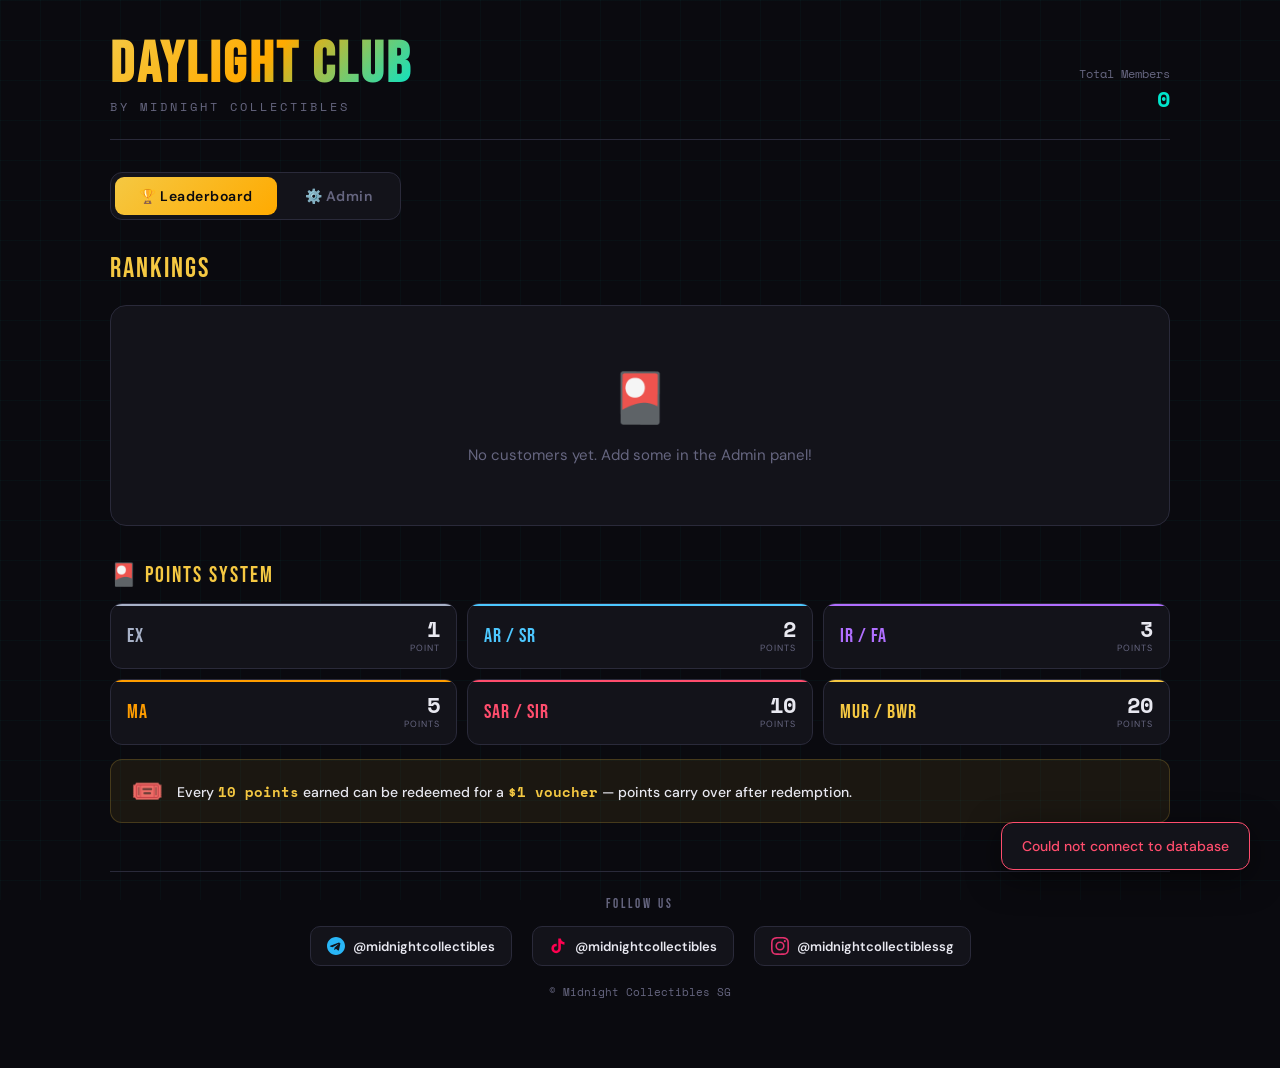
==== commit 7f986fa7: "new vercel" ====
--- a/index.html
+++ b/index.html
@@ -1,16 +1,22 @@
 <!DOCTYPE html>
 <html lang="en">
 <head>
-<meta charset="UTF-8">
-<meta name="viewport" content="width=device-width, initial-scale=1.0">
-<link rel="stylesheet" href="styles.css">
-<script src="script.js" defer></script>
-<title>Daylight Club — Midnight Collectibles</title>
-<link href="https://fonts.googleapis.com/css2?family=Bebas+Neue&family=DM+Sans:wght@300;400;500;600&family=Space+Mono:wght@400;700&display=swap" rel="stylesheet">
-
+  <meta charset="UTF-8">
+  <meta name="viewport" content="width=device-width, initial-scale=1.0">
+  <title>Daylight Club — Midnight Collectibles</title>
+  <link rel="stylesheet" href="styles.css">
 </head>
 <body>
+
+<!-- Loading Overlay -->
+<div id="loadingOverlay" class="loading-overlay">
+  <div class="loading-spinner"></div>
+  <p>Loading rankings…</p>
+</div>
+
 <div class="app">
+
+  <!-- HEADER -->
   <header>
     <div class="logo">
       <h1>DAYLIGHT CLUB</h1>
@@ -18,15 +24,16 @@
     </div>
     <div style="display:flex;gap:8px;align-items:center;">
       <div class="total-stat">
-        <div>Total Customers</div>
+        <div>Total Members</div>
         <span id="totalCustomers">0</span>
       </div>
     </div>
   </header>
 
+  <!-- TABS -->
   <div class="tabs">
-    <button class="tab active" onclick="switchTab('leaderboard')">🏆 Leaderboard</button>
-    <button class="tab" onclick="switchTab('admin')">⚙️ Admin</button>
+    <button class="tab active" data-tab="leaderboard" onclick="switchTab('leaderboard', this)">🏆 Leaderboard</button>
+    <button class="tab" data-tab="admin" onclick="switchTab('admin', this)">⚙️ Admin</button>
   </div>
 
   <!-- LEADERBOARD PAGE -->
@@ -34,6 +41,7 @@
     <div class="lb-header">
       <div class="lb-title">RANKINGS</div>
     </div>
+
     <div class="lb-table-wrap" id="lbTableWrap">
       <table class="lb-table">
         <thead>
@@ -74,7 +82,7 @@
           <div class="rule-pts-wrap"><div class="rule-pts">10</div><div class="rule-pts-label">points</div></div>
         </div>
         <div class="rule-card rc-mur">
-          <div class="rule-rarity">MUR/BWR</div>
+          <div class="rule-rarity">MUR / BWR</div>
           <div class="rule-pts-wrap"><div class="rule-pts">20</div><div class="rule-pts-label">points</div></div>
         </div>
       </div>
@@ -85,29 +93,138 @@
     </div>
   </div>
 
+  <!-- ADMIN PAGE (password-gated, rendered inline for SPA feel) -->
+  <div class="page" id="page-admin">
+    <div class="admin-grid">
+
+      <!-- LEFT: ADD POINTS + REDEEM -->
+      <div>
+        <div class="card">
+          <div class="card-title">➕ Add Points</div>
+
+          <div class="form-group">
+            <label>Customer</label>
+            <select id="selectCustomer">
+              <option value="">— Select customer —</option>
+            </select>
+          </div>
+
+          <div class="form-group">
+            <label>Card Rarities Pulled <span style="color:var(--muted);font-weight:400">(select one or more)</span></label>
+            <div class="rarity-grid" id="rarityGrid">
+              <button class="rarity-btn" data-rarity="EX" data-pts="1" onclick="toggleRarity(this)">
+                <div class="rarity-name">EX</div><div class="rarity-pts">1 pt</div>
+              </button>
+              <button class="rarity-btn" data-rarity="AR/SR" data-pts="2" onclick="toggleRarity(this)">
+                <div class="rarity-name">AR/SR</div><div class="rarity-pts">2 pts</div>
+              </button>
+              <button class="rarity-btn" data-rarity="IR/FA" data-pts="3" onclick="toggleRarity(this)">
+                <div class="rarity-name">IR/FA</div><div class="rarity-pts">3 pts</div>
+              </button>
+              <button class="rarity-btn" data-rarity="MA" data-pts="5" onclick="toggleRarity(this)">
+                <div class="rarity-name">MA</div><div class="rarity-pts">5 pts</div>
+              </button>
+              <button class="rarity-btn" data-rarity="SAR/SIR" data-pts="10" onclick="toggleRarity(this)">
+                <div class="rarity-name">SAR/SIR</div><div class="rarity-pts">10 pts</div>
+              </button>
+              <button class="rarity-btn" data-rarity="MUR/BWR" data-pts="20" onclick="toggleRarity(this)">
+                <div class="rarity-name">MUR/BWR</div><div class="rarity-pts">20 pts</div>
+              </button>
+            </div>
+            <div class="selected-rarities" id="selectedRarities"></div>
+          </div>
+
+          <div class="form-group">
+            <label>Remarks <span style="color:var(--muted);font-weight:400">(optional)</span></label>
+            <textarea id="remarksInput" placeholder="e.g. Mystery Box opening, pack #3…"></textarea>
+          </div>
+
+          <div class="preview-box">
+            <div>
+              <div class="preview-label">Total Points to Add</div>
+              <div id="previewPts" class="preview-val">—</div>
+            </div>
+            <div style="text-align:right;">
+              <div class="preview-label">Cards Selected</div>
+              <div id="previewRarity" style="font-size:13px;color:var(--muted);margin-top:4px;">None</div>
+            </div>
+          </div>
+
+          <button class="btn-primary" onclick="addPoints()">Add Points</button>
+        </div>
+
+        <!-- REDEEM VOUCHER -->
+        <div class="card redeem-section" style="margin-top:16px;">
+          <div class="card-title">🎟 Redeem Voucher</div>
+          <p style="font-size:12px;color:var(--muted);margin-bottom:16px;font-family:'Space Mono',monospace;">10 pts = $1 voucher</p>
+          <div class="redeem-row">
+            <div class="form-group">
+              <label>Customer</label>
+              <select id="redeemCustomer"><option value="">— Select —</option></select>
+            </div>
+            <div class="form-group" style="min-width:90px;">
+              <label>Vouchers</label>
+              <div class="qty-control">
+                <button class="qty-btn" onclick="changeRedeemQty(-1)">−</button>
+                <input class="qty-val" id="redeemQty" type="number" value="1" min="1">
+                <button class="qty-btn" onclick="changeRedeemQty(1)">+</button>
+              </div>
+            </div>
+            <button class="btn-sm" onclick="redeemVoucher()" style="margin-bottom:1px;white-space:nowrap;">
+              Redeem $<span id="redeemAmt">1</span>
+            </button>
+          </div>
+        </div>
+      </div>
+
+      <!-- RIGHT: CUSTOMERS + HISTORY -->
+      <div>
+        <div class="card">
+          <div class="card-title">👤 Customers</div>
+          <div class="form-group" style="display:flex;gap:8px;margin-bottom:16px;">
+            <input id="newCustomerName" type="text" placeholder="Customer name…" style="flex:1;margin:0;"
+              onkeydown="if(event.key==='Enter')addCustomer()">
+            <button class="btn-sm" onclick="addCustomer()">Add</button>
+          </div>
+          <div class="cust-list" id="custList">
+            <div style="text-align:center;padding:20px;color:var(--muted);font-size:13px;">No customers yet</div>
+          </div>
+        </div>
+
+        <div class="card" style="margin-top:16px;">
+          <div class="card-title">📋 Recent Activity</div>
+          <div class="history-list" id="historyList">
+            <div style="text-align:center;padding:16px;color:var(--muted);font-size:12px;font-family:'Space Mono',monospace;">No activity yet</div>
+          </div>
+        </div>
+      </div>
+
+    </div>
+  </div>
 
   <!-- FOOTER -->
-  <footer style="margin-top:48px;padding:24px 0 8px;border-top:1px solid var(--border);display:flex;flex-direction:column;align-items:center;gap:14px;">
-    <div style="font-family:'Bebas Neue',sans-serif;font-size:13px;letter-spacing:3px;color:var(--muted);">FOLLOW US</div>
-    <div style="display:flex;gap:20px;flex-wrap:wrap;justify-content:center;">
-      <a href="https://t.me/midnightcollectibles" target="_blank" rel="noopener" style="display:flex;align-items:center;gap:8px;color:var(--text);text-decoration:none;background:var(--surface);border:1px solid var(--border);border-radius:10px;padding:10px 16px;font-size:13px;font-weight:600;transition:border-color 0.2s,transform 0.15s;" onmouseover="this.style.borderColor='#29b6f6';this.style.transform='translateY(-2px)'" onmouseout="this.style.borderColor='var(--border)';this.style.transform='translateY(0)'">
-        <svg width="18" height="18" viewBox="0 0 24 24" fill="none" xmlns="http://www.w3.org/2000/svg"><path d="M12 0C5.373 0 0 5.373 0 12s5.373 12 12 12 12-5.373 12-12S18.627 0 12 0zm5.894 8.221-1.97 9.28c-.145.658-.537.818-1.084.508l-3-2.21-1.447 1.394c-.16.16-.295.295-.605.295l.213-3.053 5.56-5.023c.242-.213-.054-.333-.373-.12L7.17 13.667l-2.95-.924c-.64-.203-.653-.64.136-.953l11.57-4.461c.537-.194 1.006.131.968.892z" fill="#29b6f6"/></svg>
+  <footer class="site-footer">
+    <div class="follow-label">FOLLOW US</div>
+    <div class="social-links">
+      <a href="https://t.me/midnightcollectibles" target="_blank" rel="noopener" class="social-link tg">
+        <svg width="18" height="18" viewBox="0 0 24 24" fill="none"><path d="M12 0C5.373 0 0 5.373 0 12s5.373 12 12 12 12-5.373 12-12S18.627 0 12 0zm5.894 8.221-1.97 9.28c-.145.658-.537.818-1.084.508l-3-2.21-1.447 1.394c-.16.16-.295.295-.605.295l.213-3.053 5.56-5.023c.242-.213-.054-.333-.373-.12L7.17 13.667l-2.95-.924c-.64-.203-.653-.64.136-.953l11.57-4.461c.537-.194 1.006.131.968.892z" fill="#29b6f6"/></svg>
         @midnightcollectibles
       </a>
-      <a href="https://www.tiktok.com/@midnightcollectibles" target="_blank" rel="noopener" style="display:flex;align-items:center;gap:8px;color:var(--text);text-decoration:none;background:var(--surface);border:1px solid var(--border);border-radius:10px;padding:10px 16px;font-size:13px;font-weight:600;transition:border-color 0.2s,transform 0.15s;" onmouseover="this.style.borderColor='#ff0050';this.style.transform='translateY(-2px)'" onmouseout="this.style.borderColor='var(--border)';this.style.transform='translateY(0)'">
-        <svg width="18" height="18" viewBox="0 0 24 24" fill="none" xmlns="http://www.w3.org/2000/svg"><path d="M19.59 6.69a4.83 4.83 0 01-3.77-4.25V2h-3.45v13.67a2.89 2.89 0 01-2.88 2.5 2.89 2.89 0 01-2.89-2.89 2.89 2.89 0 012.89-2.89c.28 0 .54.04.79.1V9.01a6.3 6.3 0 00-.79-.05 6.34 6.34 0 00-6.34 6.34 6.34 6.34 0 006.34 6.34 6.34 6.34 0 006.33-6.34V8.69a8.19 8.19 0 004.79 1.53V6.78a4.85 4.85 0 01-1.02-.09z" fill="#ff0050"/></svg>
+      <a href="https://www.tiktok.com/@midnightcollectibles" target="_blank" rel="noopener" class="social-link tt">
+        <svg width="18" height="18" viewBox="0 0 24 24" fill="none"><path d="M19.59 6.69a4.83 4.83 0 01-3.77-4.25V2h-3.45v13.67a2.89 2.89 0 01-2.88 2.5 2.89 2.89 0 01-2.89-2.89 2.89 2.89 0 012.89-2.89c.28 0 .54.04.79.1V9.01a6.3 6.3 0 00-.79-.05 6.34 6.34 0 00-6.34 6.34 6.34 6.34 0 006.34 6.34 6.34 6.34 0 006.33-6.34V8.69a8.19 8.19 0 004.79 1.53V6.78a4.85 4.85 0 01-1.02-.09z" fill="#ff0050"/></svg>
         @midnightcollectibles
       </a>
-      <a href="https://www.instagram.com/midnightcollectiblessg" target="_blank" rel="noopener" style="display:flex;align-items:center;gap:8px;color:var(--text);text-decoration:none;background:var(--surface);border:1px solid var(--border);border-radius:10px;padding:10px 16px;font-size:13px;font-weight:600;transition:border-color 0.2s,transform 0.15s;" onmouseover="this.style.borderColor='#e1306c';this.style.transform='translateY(-2px)'" onmouseout="this.style.borderColor='var(--border)';this.style.transform='translateY(0)'">
-        <svg width="18" height="18" viewBox="0 0 24 24" fill="none" xmlns="http://www.w3.org/2000/svg"><path d="M12 2.163c3.204 0 3.584.012 4.85.07 3.252.148 4.771 1.691 4.919 4.919.058 1.265.069 1.645.069 4.849 0 3.205-.012 3.584-.069 4.849-.149 3.225-1.664 4.771-4.919 4.919-1.266.058-1.644.07-4.85.07-3.204 0-3.584-.012-4.849-.07-3.26-.149-4.771-1.699-4.919-4.92-.058-1.265-.07-1.644-.07-4.849 0-3.204.013-3.583.07-4.849.149-3.227 1.664-4.771 4.919-4.919 1.266-.057 1.645-.069 4.849-.069zM12 0C8.741 0 8.333.014 7.053.072 2.695.272.273 2.69.073 7.052.014 8.333 0 8.741 0 12c0 3.259.014 3.668.072 4.948.2 4.358 2.618 6.78 6.98 6.98C8.333 23.986 8.741 24 12 24c3.259 0 3.668-.014 4.948-.072 4.354-.2 6.782-2.618 6.979-6.98.059-1.28.073-1.689.073-4.948 0-3.259-.014-3.667-.072-4.947-.196-4.354-2.617-6.78-6.979-6.98C15.668.014 15.259 0 12 0zm0 5.838a6.162 6.162 0 100 12.324 6.162 6.162 0 000-12.324zM12 16a4 4 0 110-8 4 4 0 010 8zm6.406-11.845a1.44 1.44 0 100 2.881 1.44 1.44 0 000-2.881z" fill="#e1306c"/></svg>
+      <a href="https://www.instagram.com/midnightcollectiblessg" target="_blank" rel="noopener" class="social-link ig">
+        <svg width="18" height="18" viewBox="0 0 24 24" fill="none"><path d="M12 2.163c3.204 0 3.584.012 4.85.07 3.252.148 4.771 1.691 4.919 4.919.058 1.265.069 1.645.069 4.849 0 3.205-.012 3.584-.069 4.849-.149 3.225-1.664 4.771-4.919 4.919-1.266.058-1.644.07-4.85.07-3.204 0-3.584-.012-4.849-.07-3.26-.149-4.771-1.699-4.919-4.92-.058-1.265-.07-1.644-.07-4.849 0-3.204.013-3.583.07-4.849.149-3.227 1.664-4.771 4.919-4.919 1.266-.057 1.645-.069 4.849-.069zM12 0C8.741 0 8.333.014 7.053.072 2.695.272.273 2.69.073 7.052.014 8.333 0 8.741 0 12c0 3.259.014 3.668.072 4.948.2 4.358 2.618 6.78 6.98 6.98C8.333 23.986 8.741 24 12 24c3.259 0 3.668-.014 4.948-.072 4.354-.2 6.782-2.618 6.979-6.98.059-1.28.073-1.689.073-4.948 0-3.259-.014-3.667-.072-4.947-.196-4.354-2.617-6.78-6.979-6.98C15.668.014 15.259 0 12 0zm0 5.838a6.162 6.162 0 100 12.324 6.162 6.162 0 000-12.324zM12 16a4 4 0 110-8 4 4 0 010 8zm6.406-11.845a1.44 1.44 0 100 2.881 1.44 1.44 0 000-2.881z" fill="#e1306c"/></svg>
         @midnightcollectiblessg
       </a>
     </div>
-    <div style="font-size:11px;color:var(--muted);font-family:'Space Mono',monospace;margin-top:4px;">© Midnight Collectibles SG</div>
+    <div class="copyright">© Midnight Collectibles SG</div>
   </footer>
 </div>
 
-<!-- Password Overlay --><div class="pw-overlay" id="pwOverlay">
+<!-- Password Overlay -->
+<div class="pw-overlay" id="pwOverlay">
   <div class="pw-box">
     <div class="pw-icon">🔐</div>
     <div class="pw-title">Admin Access</div>
@@ -123,7 +240,9 @@
     <button class="pw-cancel" onclick="closePasswordOverlay()">Cancel</button>
   </div>
 </div>
+
 <div class="toast" id="toast"></div>
 
+<script type="module" src="script.js"></script>
 </body>
 </html>
--- a/styles.css
+++ b/styles.css
@@ -1,172 +1,301 @@
+@import url('https://fonts.googleapis.com/css2?family=Bebas+Neue&family=DM+Sans:wght@300;400;500;600&family=Space+Mono:wght@400;700&display=swap');
+
 :root {
---bg: #0a0a0f;
---surface: #13131a;
---surface2: #1c1c28;
---border: #2a2a3a;
---gold: #f5c842;
---gold2: #ffaa00;
---teal: #00e5cc;
---red: #ff4d6d;
---text: #e8e8f0;
---muted: #666680;
-
-/* Rarity colors */
---ex: #a8b2c8;
---arsr: #4dc8ff;
---irfa: #b06fff;
---ma: #ff9d00;
---sarsr: #ff4d6d;
---mur: #f5c842;
+  --bg: #0a0a0f;
+  --surface: #13131a;
+  --surface2: #1c1c28;
+  --border: #2a2a3a;
+  --gold: #f5c842;
+  --gold2: #ffaa00;
+  --teal: #00e5cc;
+  --red: #ff4d6d;
+  --text: #e8e8f0;
+  --muted: #666680;
+  --ex: #a8b2c8;
+  --arsr: #4dc8ff;
+  --irfa: #b06fff;
+  --ma: #ff9d00;
+  --sarsr: #ff4d6d;
+  --mur: #f5c842;
 }
 
 * { margin: 0; padding: 0; box-sizing: border-box; }
 
 body {
-background: var(--bg);
-color: var(--text);
-font-family: 'DM Sans', sans-serif;
-min-height: 100vh;
-overflow-x: hidden;
-}
-
-/* Background grid */
+  background: var(--bg);
+  color: var(--text);
+  font-family: 'DM Sans', sans-serif;
+  min-height: 100vh;
+  overflow-x: hidden;
+}
+
 body::before {
-content: '';
-position: fixed;
-inset: 0;
-background-image:
+  content: '';
+  position: fixed;
+  inset: 0;
+  background-image:
     linear-gradient(rgba(0,229,204,0.03) 1px, transparent 1px),
     linear-gradient(90deg, rgba(0,229,204,0.03) 1px, transparent 1px);
-background-size: 40px 40px;
-pointer-events: none;
-z-index: 0;
+  background-size: 40px 40px;
+  pointer-events: none;
+  z-index: 0;
 }
 
 .app {
-position: relative;
-z-index: 1;
-max-width: 1100px;
-margin: 0 auto;
-padding: 0 20px 60px;
+  position: relative;
+  z-index: 1;
+  max-width: 1100px;
+  margin: 0 auto;
+  padding: 0 20px 60px;
 }
 
 /* HEADER */
 header {
-padding: 36px 0 24px;
-display: flex;
-align-items: flex-end;
-justify-content: space-between;
-border-bottom: 1px solid var(--border);
-margin-bottom: 32px;
+  padding: 36px 0 24px;
+  display: flex;
+  align-items: flex-end;
+  justify-content: space-between;
+  border-bottom: 1px solid var(--border);
+  margin-bottom: 32px;
 }
 
 .logo h1 {
-font-family: 'Bebas Neue', sans-serif;
-font-size: clamp(36px, 6vw, 58px);
-letter-spacing: 3px;
-background: linear-gradient(135deg, var(--gold), var(--gold2), var(--teal));
--webkit-background-clip: text;
--webkit-text-fill-color: transparent;
-line-height: 1;
+  font-family: 'Bebas Neue', sans-serif;
+  font-size: clamp(36px, 6vw, 58px);
+  letter-spacing: 3px;
+  background: linear-gradient(135deg, var(--gold), var(--gold2), var(--teal));
+  -webkit-background-clip: text;
+  -webkit-text-fill-color: transparent;
+  line-height: 1;
 }
 
 .logo p {
-font-size: 12px;
-color: var(--muted);
-letter-spacing: 3px;
-text-transform: uppercase;
-margin-top: 4px;
-font-family: 'Space Mono', monospace;
+  font-size: 12px;
+  color: var(--muted);
+  letter-spacing: 3px;
+  text-transform: uppercase;
+  margin-top: 4px;
+  font-family: 'Space Mono', monospace;
 }
 
 /* TAB NAV */
 .tabs {
-display: flex;
-gap: 4px;
-background: var(--surface);
-border: 1px solid var(--border);
-border-radius: 12px;
-padding: 4px;
-width: fit-content;
-margin-bottom: 32px;
+  display: flex;
+  gap: 4px;
+  background: var(--surface);
+  border: 1px solid var(--border);
+  border-radius: 12px;
+  padding: 4px;
+  width: fit-content;
+  margin-bottom: 32px;
 }
 
 .tab {
-padding: 10px 24px;
-border-radius: 9px;
-border: none;
-cursor: pointer;
-font-family: 'DM Sans', sans-serif;
-font-size: 14px;
-font-weight: 600;
-letter-spacing: 0.5px;
-transition: all 0.2s;
-background: transparent;
-color: var(--muted);
+  padding: 10px 24px;
+  border-radius: 9px;
+  border: none;
+  cursor: pointer;
+  font-family: 'DM Sans', sans-serif;
+  font-size: 14px;
+  font-weight: 600;
+  letter-spacing: 0.5px;
+  transition: all 0.2s;
+  background: transparent;
+  color: var(--muted);
 }
 
 .tab.active {
-background: linear-gradient(135deg, var(--gold), var(--gold2));
-color: #0a0a0f;
+  background: linear-gradient(135deg, var(--gold), var(--gold2));
+  color: #0a0a0f;
 }
 
 /* PAGES */
 .page { display: none; }
 .page.active { display: block; }
 
-/* ===== LEADERBOARD ===== */
+/* LOADING OVERLAY */
+.loading-overlay {
+  position: fixed;
+  inset: 0;
+  background: var(--bg);
+  z-index: 500;
+  display: flex;
+  flex-direction: column;
+  align-items: center;
+  justify-content: center;
+  gap: 16px;
+  transition: opacity 0.4s;
+}
+.loading-overlay.hidden { opacity: 0; pointer-events: none; }
+
+.loading-spinner {
+  width: 40px; height: 40px;
+  border: 3px solid var(--border);
+  border-top-color: var(--teal);
+  border-radius: 50%;
+  animation: spin 0.8s linear infinite;
+}
+@keyframes spin { to { transform: rotate(360deg); } }
+.loading-overlay p { font-family: 'Space Mono', monospace; font-size: 12px; color: var(--muted); }
+
+/* LEADERBOARD */
 .lb-header {
-display: flex;
-justify-content: space-between;
-align-items: center;
-margin-bottom: 20px;
+  display: flex;
+  justify-content: space-between;
+  align-items: center;
+  margin-bottom: 20px;
 }
 
 .lb-title {
-font-family: 'Bebas Neue', sans-serif;
-font-size: 28px;
-letter-spacing: 2px;
-color: var(--gold);
+  font-family: 'Bebas Neue', sans-serif;
+  font-size: 28px;
+  letter-spacing: 2px;
+  color: var(--gold);
 }
 
 .total-stat {
-font-family: 'Space Mono', monospace;
-font-size: 12px;
-color: var(--muted);
-text-align: right;
+  font-family: 'Space Mono', monospace;
+  font-size: 12px;
+  color: var(--muted);
+  text-align: right;
 }
 
 .total-stat span {
-display: block;
-font-size: 22px;
-color: var(--teal);
-font-weight: 700;
-}
-
-.lb-list {
-display: flex;
-flex-direction: column;
-gap: 10px;
-}
-
-/* Points rules */
+  display: block;
+  font-size: 22px;
+  color: var(--teal);
+  font-weight: 700;
+}
+
+.lb-table-wrap {
+  background: var(--surface);
+  border: 1px solid var(--border);
+  border-radius: 16px;
+  overflow: hidden;
+}
+
+.lb-table {
+  width: 100%;
+  border-collapse: collapse;
+}
+
+.lb-table thead tr {
+  background: var(--surface2);
+  border-bottom: 1px solid var(--border);
+}
+
+.lb-table thead th {
+  padding: 12px 16px;
+  text-align: left;
+  font-family: 'Space Mono', monospace;
+  font-size: 10px;
+  text-transform: uppercase;
+  letter-spacing: 1.5px;
+  color: var(--muted);
+  font-weight: 400;
+}
+
+.lb-table thead th:last-child,
+.lb-table thead th:nth-child(3) { text-align: right; }
+
+.lb-table tbody tr {
+  border-bottom: 1px solid var(--border);
+  transition: background 0.15s;
+}
+
+.lb-table tbody tr:last-child { border-bottom: none; }
+.lb-table tbody tr:hover { background: rgba(255,255,255,0.025); }
+.lb-table tbody tr.rank-1 { background: rgba(245,200,66,0.04); }
+.lb-table tbody tr.rank-2 { background: rgba(192,192,192,0.03); }
+.lb-table tbody tr.rank-3 { background: rgba(205,127,50,0.03); }
+
+.lb-table td {
+  padding: 14px 16px;
+  vertical-align: middle;
+}
+
+.lb-table td:last-child,
+.lb-table td:nth-child(3) { text-align: right; }
+
+.td-rank { width: 48px; }
+
+.rank-chip {
+  width: 32px; height: 32px;
+  border-radius: 8px;
+  display: flex; align-items: center; justify-content: center;
+  font-family: 'Bebas Neue', sans-serif;
+  font-size: 17px;
+  background: var(--surface2);
+  color: var(--muted);
+}
+
+.rank-1 .rank-chip { background: rgba(245,200,66,0.15); color: var(--gold); }
+.rank-2 .rank-chip { background: rgba(192,192,192,0.15); color: #c0c0c0; }
+.rank-3 .rank-chip { background: rgba(205,127,50,0.15); color: #cd7f32; }
+
+.td-name .cname { font-weight: 600; font-size: 15px; }
+.td-name .csub { font-size: 11px; color: var(--muted); font-family: 'Space Mono', monospace; margin-top: 2px; }
+
+.td-pts {
+  font-family: 'Bebas Neue', sans-serif;
+  font-size: 26px;
+  color: var(--teal);
+  line-height: 1;
+  white-space: nowrap;
+}
+
+.td-voucher {
+  background: rgba(245,200,66,0.1);
+  border: 1px solid rgba(245,200,66,0.25);
+  border-radius: 8px;
+  padding: 5px 10px;
+  display: inline-block;
+  font-family: 'Bebas Neue', sans-serif;
+  font-size: 18px;
+  color: var(--gold);
+  line-height: 1;
+  white-space: nowrap;
+}
+
+.lb-show-more {
+  width: 100%;
+  padding: 13px;
+  background: transparent;
+  border: none;
+  border-top: 1px solid var(--border);
+  color: var(--muted);
+  font-family: 'DM Sans', sans-serif;
+  font-size: 13px;
+  font-weight: 600;
+  cursor: pointer;
+  transition: background 0.15s, color 0.15s;
+  letter-spacing: 0.3px;
+}
+.lb-show-more:hover { background: var(--surface2); color: var(--teal); }
+
+@keyframes pulse-gold {
+  0%, 100% { box-shadow: inset 3px 0 0 rgba(245,200,66,0); }
+  50% { box-shadow: inset 3px 0 0 rgba(245,200,66,0.5); }
+}
+.lb-table tbody tr.rank-1 { animation: pulse-gold 3s infinite; }
+
+/* POINTS RULES */
 .rules-section { margin-top: 36px; }
 .rules-title {
-font-family: 'Bebas Neue', sans-serif;
-font-size: 22px; letter-spacing: 2px; color: var(--gold);
-margin-bottom: 14px; display: flex; align-items: center; gap: 8px;
+  font-family: 'Bebas Neue', sans-serif;
+  font-size: 22px; letter-spacing: 2px; color: var(--gold);
+  margin-bottom: 14px; display: flex; align-items: center; gap: 8px;
 }
 .rules-grid { display: grid; grid-template-columns: repeat(3, 1fr); gap: 10px; }
 @media (max-width: 600px) { .rules-grid { grid-template-columns: repeat(2, 1fr); } }
 
 .rule-card {
-background: var(--surface); border: 1px solid var(--border); border-radius: 12px;
-padding: 14px 16px; display: flex; align-items: center; gap: 12px;
-position: relative; overflow: hidden; transition: border-color 0.2s;
+  background: var(--surface); border: 1px solid var(--border); border-radius: 12px;
+  padding: 14px 16px; display: flex; align-items: center; gap: 12px;
+  position: relative; overflow: hidden; transition: border-color 0.2s;
 }
 .rule-card::before { content: ''; position: absolute; top: 0; left: 0; right: 0; height: 2px; }
 .rule-card:hover { border-color: rgba(255,255,255,0.12); }
-
 .rule-card.rc-ex::before { background: var(--ex); }
 .rule-card.rc-arsr::before { background: var(--arsr); }
 .rule-card.rc-irfa::before { background: var(--irfa); }
@@ -187,247 +316,116 @@
 .rule-pts-label { font-size: 9px; color: var(--muted); text-transform: uppercase; letter-spacing: 1px; margin-top: 2px; }
 
 .voucher-rule {
-margin-top: 14px; background: rgba(245,200,66,0.07); border: 1px solid rgba(245,200,66,0.2);
-border-radius: 12px; padding: 14px 20px; display: flex; align-items: center; gap: 14px;
+  margin-top: 14px; background: rgba(245,200,66,0.07); border: 1px solid rgba(245,200,66,0.2);
+  border-radius: 12px; padding: 14px 20px; display: flex; align-items: center; gap: 14px;
 }
 .voucher-rule .vr-icon { font-size: 26px; }
 .voucher-rule .vr-text { font-size: 14px; color: var(--text); font-weight: 500; }
 .voucher-rule .vr-text span { color: var(--gold); font-family: 'Space Mono', monospace; font-weight: 700; }
 
-.lb-table-wrap {
-background: var(--surface);
-border: 1px solid var(--border);
-border-radius: 16px;
-overflow: hidden;
-}
-
-.lb-table {
-width: 100%;
-border-collapse: collapse;
-}
-
-.lb-table thead tr {
-background: var(--surface2);
-border-bottom: 1px solid var(--border);
-}
-
-.lb-table thead th {
-padding: 12px 16px;
-text-align: left;
-font-family: 'Space Mono', monospace;
-font-size: 10px;
-text-transform: uppercase;
-letter-spacing: 1.5px;
-color: var(--muted);
-font-weight: 400;
-}
-
-.lb-table thead th:last-child,
-.lb-table thead th:nth-child(3) { text-align: right; }
-
-.lb-table tbody tr {
-border-bottom: 1px solid var(--border);
-transition: background 0.15s;
-position: relative;
-}
-
-.lb-table tbody tr:last-child { border-bottom: none; }
-.lb-table tbody tr:hover { background: rgba(255,255,255,0.025); }
-
-.lb-table tbody tr.rank-1 { background: rgba(245,200,66,0.04); }
-.lb-table tbody tr.rank-2 { background: rgba(192,192,192,0.03); }
-.lb-table tbody tr.rank-3 { background: rgba(205,127,50,0.03); }
-
-.lb-table td {
-padding: 14px 16px;
-vertical-align: middle;
-}
-
-.lb-table td:last-child,
-.lb-table td:nth-child(3) { text-align: right; }
-
-.td-rank {
-width: 48px;
-}
-
-.rank-chip {
-width: 32px; height: 32px;
-border-radius: 8px;
-display: flex; align-items: center; justify-content: center;
-font-family: 'Bebas Neue', sans-serif;
-font-size: 17px;
-background: var(--surface2);
-color: var(--muted);
-}
-
-.rank-1 .rank-chip { background: rgba(245,200,66,0.15); color: var(--gold); }
-.rank-2 .rank-chip { background: rgba(192,192,192,0.15); color: #c0c0c0; }
-.rank-3 .rank-chip { background: rgba(205,127,50,0.15); color: #cd7f32; }
-
-.td-name .cname { font-weight: 600; font-size: 15px; }
-.td-name .csub { font-size: 11px; color: var(--muted); font-family: 'Space Mono', monospace; margin-top: 2px; }
-
-.td-pts {
-font-family: 'Bebas Neue', sans-serif;
-font-size: 26px;
-color: var(--teal);
-line-height: 1;
-white-space: nowrap;
-}
-
-.td-voucher {
-background: rgba(245,200,66,0.1);
-border: 1px solid rgba(245,200,66,0.25);
-border-radius: 8px;
-padding: 5px 10px;
-display: inline-block;
-font-family: 'Bebas Neue', sans-serif;
-font-size: 18px;
-color: var(--gold);
-line-height: 1;
-white-space: nowrap;
-}
-
-.lb-show-more {
-width: 100%;
-padding: 13px;
-background: transparent;
-border: none;
-border-top: 1px solid var(--border);
-color: var(--muted);
-font-family: 'DM Sans', sans-serif;
-font-size: 13px;
-font-weight: 600;
-cursor: pointer;
-transition: background 0.15s, color 0.15s;
-letter-spacing: 0.3px;
-}
-
-.lb-show-more:hover { background: var(--surface2); color: var(--teal); }
-
-/* pulse for rank 1 row */
-@keyframes pulse-gold {
-0%, 100% { box-shadow: inset 3px 0 0 rgba(245,200,66,0); }
-50% { box-shadow: inset 3px 0 0 rgba(245,200,66,0.5); }
-}
-.lb-table tbody tr.rank-1 { animation: pulse-gold 3s infinite; }
-
-.empty-state {
-text-align: center;
-padding: 80px 20px;
-color: var(--muted);
-}
-
+/* EMPTY STATE */
+.empty-state { text-align: center; padding: 60px 20px; color: var(--muted); }
 .empty-state .icon { font-size: 48px; margin-bottom: 16px; }
 .empty-state p { font-size: 15px; }
+
+/* ADMIN */
 .admin-grid {
-display: grid;
-grid-template-columns: 1fr 1fr;
-gap: 24px;
+  display: grid;
+  grid-template-columns: 1fr 1fr;
+  gap: 24px;
 }
 
 @media (max-width: 700px) {
-.admin-grid { grid-template-columns: 1fr; }
-header { flex-direction: column; align-items: flex-start; gap: 12px; }
+  .admin-grid { grid-template-columns: 1fr; }
+  header { flex-direction: column; align-items: flex-start; gap: 12px; }
 }
 
 .card {
-background: var(--surface);
-border: 1px solid var(--border);
-border-radius: 16px;
-padding: 24px;
+  background: var(--surface);
+  border: 1px solid var(--border);
+  border-radius: 16px;
+  padding: 24px;
 }
 
 .card-title {
-font-family: 'Bebas Neue', sans-serif;
-font-size: 20px;
-letter-spacing: 1.5px;
-color: var(--gold);
-margin-bottom: 20px;
-display: flex;
-align-items: center;
-gap: 8px;
+  font-family: 'Bebas Neue', sans-serif;
+  font-size: 20px;
+  letter-spacing: 1.5px;
+  color: var(--gold);
+  margin-bottom: 20px;
+  display: flex;
+  align-items: center;
+  gap: 8px;
 }
 
 .form-group { margin-bottom: 16px; }
 
 label {
-display: block;
-font-size: 11px;
-text-transform: uppercase;
-letter-spacing: 1.5px;
-color: var(--muted);
-margin-bottom: 8px;
-font-family: 'Space Mono', monospace;
+  display: block;
+  font-size: 11px;
+  text-transform: uppercase;
+  letter-spacing: 1.5px;
+  color: var(--muted);
+  margin-bottom: 8px;
+  font-family: 'Space Mono', monospace;
 }
 
 input, select {
-width: 100%;
-background: var(--surface2);
-border: 1px solid var(--border);
-border-radius: 10px;
-padding: 12px 14px;
-color: var(--text);
-font-family: 'DM Sans', sans-serif;
-font-size: 14px;
-transition: border-color 0.2s;
-outline: none;
-appearance: none;
+  width: 100%;
+  background: var(--surface2);
+  border: 1px solid var(--border);
+  border-radius: 10px;
+  padding: 12px 14px;
+  color: var(--text);
+  font-family: 'DM Sans', sans-serif;
+  font-size: 14px;
+  transition: border-color 0.2s;
+  outline: none;
+  appearance: none;
 }
 
 input:focus, select:focus { border-color: var(--teal); }
 input::placeholder { color: var(--muted); }
-
 select option { background: var(--surface2); }
 
-/* Rarity selector buttons */
-.rarity-grid {
-display: grid;
-grid-template-columns: repeat(3, 1fr);
-gap: 8px;
-}
+/* RARITY BUTTONS */
+.rarity-grid { display: grid; grid-template-columns: repeat(3, 1fr); gap: 8px; }
 
 .rarity-btn {
-padding: 10px 6px;
-border-radius: 10px;
-border: 1px solid var(--border);
-background: var(--surface2);
-cursor: pointer;
-text-align: center;
-transition: all 0.15s;
-font-family: 'DM Sans', sans-serif;
+  padding: 10px 6px;
+  border-radius: 10px;
+  border: 1px solid var(--border);
+  background: var(--surface2);
+  cursor: pointer;
+  text-align: center;
+  transition: all 0.15s;
+  font-family: 'DM Sans', sans-serif;
 }
 
 .rarity-btn .rarity-name { font-size: 13px; font-weight: 700; margin-bottom: 2px; }
 .rarity-btn .rarity-pts { font-size: 10px; color: var(--muted); font-family: 'Space Mono', monospace; }
 .rarity-btn:hover { border-color: currentColor; transform: translateY(-1px); }
-
 .rarity-btn[data-rarity="EX"] { color: var(--ex); }
 .rarity-btn[data-rarity="AR/SR"] { color: var(--arsr); }
 .rarity-btn[data-rarity="IR/FA"] { color: var(--irfa); }
 .rarity-btn[data-rarity="MA"] { color: var(--ma); }
 .rarity-btn[data-rarity="SAR/SIR"] { color: var(--sarsr); }
 .rarity-btn[data-rarity="MUR/BWR"] { color: var(--mur); }
-
 .rarity-btn.selected { background: rgba(255,255,255,0.07); border-color: currentColor; transform: translateY(-1px); }
 
-/* Selected rarities list */
+/* SELECTED RARITIES */
 .selected-rarities { display: flex; flex-direction: column; gap: 8px; margin-top: 12px; }
 
 .rarity-row {
-display: flex;
-align-items: center;
-gap: 10px;
-background: var(--surface2);
-border: 1px solid var(--border);
-border-radius: 10px;
-padding: 8px 12px;
-animation: slideIn 0.15s ease;
+  display: flex; align-items: center; gap: 10px;
+  background: var(--surface2); border: 1px solid var(--border);
+  border-radius: 10px; padding: 8px 12px;
+  animation: slideIn 0.15s ease;
 }
 
 @keyframes slideIn {
-from { opacity: 0; transform: translateY(-4px); }
-to { opacity: 1; transform: translateY(0); }
+  from { opacity: 0; transform: translateY(-4px); }
+  to { opacity: 1; transform: translateY(0); }
 }
 
 .rarity-row-label { font-size: 13px; font-weight: 700; min-width: 68px; }
@@ -435,310 +433,205 @@
 .rarity-row-subtotal { font-family: 'Space Mono', monospace; font-size: 12px; color: var(--teal); min-width: 52px; text-align: right; }
 
 .rarity-row-remove {
-background: none; border: none; color: var(--muted); cursor: pointer;
-font-size: 14px; padding: 2px 4px; border-radius: 4px; transition: color 0.15s; line-height: 1;
+  background: none; border: none; color: var(--muted); cursor: pointer;
+  font-size: 14px; padding: 2px 4px; border-radius: 4px; transition: color 0.15s; line-height: 1;
 }
 .rarity-row-remove:hover { color: var(--red); }
 
 .qty-inline {
-display: flex; align-items: center;
-background: var(--bg); border: 1px solid var(--border); border-radius: 8px; overflow: hidden; height: 32px;
+  display: flex; align-items: center;
+  background: var(--bg); border: 1px solid var(--border); border-radius: 8px; overflow: hidden; height: 32px;
 }
 .qty-inline .qib {
-width: 28px; height: 32px; border: none; background: transparent; color: var(--text);
-font-size: 16px; cursor: pointer; transition: background 0.15s; flex-shrink: 0; line-height: 1;
+  width: 28px; height: 32px; border: none; background: transparent; color: var(--text);
+  font-size: 16px; cursor: pointer; transition: background 0.15s; flex-shrink: 0; line-height: 1;
 }
 .qty-inline .qib:hover { background: var(--border); }
 .qty-inline .qiv {
-width: 36px; text-align: center; font-family: 'Space Mono', monospace; font-size: 13px;
-font-weight: 700; color: var(--teal); background: transparent; border: none; outline: none; padding: 0;
-}
-
-/* Qty input large */
+  width: 36px; text-align: center; font-family: 'Space Mono', monospace; font-size: 13px;
+  font-weight: 700; color: var(--teal); background: transparent; border: none; outline: none; padding: 0;
+}
+
+/* PREVIEW */
+.preview-box {
+  background: var(--surface2); border: 1px dashed var(--border); border-radius: 10px;
+  padding: 14px; display: flex; justify-content: space-between; align-items: center; margin-bottom: 16px;
+}
+.preview-box .preview-label { font-size: 12px; color: var(--muted); }
+.preview-box .preview-val { font-family: 'Bebas Neue', sans-serif; font-size: 24px; color: var(--teal); }
+
+/* TEXTAREA */
+textarea {
+  width: 100%; background: var(--surface2); border: 1px solid var(--border); border-radius: 10px;
+  padding: 12px 14px; color: var(--text); font-family: 'DM Sans', sans-serif; font-size: 14px;
+  transition: border-color 0.2s; outline: none; resize: vertical; min-height: 68px;
+}
+textarea:focus { border-color: var(--teal); }
+textarea::placeholder { color: var(--muted); }
+
+/* BUTTONS */
+.btn-primary {
+  width: 100%; padding: 14px;
+  background: linear-gradient(135deg, var(--teal), #00b8a6);
+  color: #0a0a0f; border: none; border-radius: 10px;
+  font-family: 'DM Sans', sans-serif; font-size: 15px; font-weight: 700;
+  cursor: pointer; letter-spacing: 0.5px; transition: opacity 0.2s, transform 0.15s;
+}
+.btn-primary:hover { opacity: 0.9; transform: translateY(-1px); }
+.btn-primary:active { transform: translateY(0); }
+.btn-primary:disabled { opacity: 0.5; cursor: not-allowed; transform: none; }
+
+.btn-danger {
+  background: linear-gradient(135deg, var(--red), #d63850);
+  color: #fff; border: none; border-radius: 8px; padding: 8px 14px;
+  font-family: 'DM Sans', sans-serif; font-size: 13px; font-weight: 600;
+  cursor: pointer; transition: opacity 0.2s;
+}
+.btn-danger:hover { opacity: 0.85; }
+
+.btn-sm {
+  background: rgba(245,200,66,0.1); border: 1px solid rgba(245,200,66,0.3);
+  color: var(--gold); border-radius: 8px; padding: 6px 12px;
+  font-family: 'DM Sans', sans-serif; font-size: 12px; font-weight: 600;
+  cursor: pointer; transition: background 0.2s;
+}
+.btn-sm:hover { background: rgba(245,200,66,0.2); }
+
+/* QTY CONTROL */
 .qty-control { display: flex; align-items: center; background: var(--surface2); border: 1px solid var(--border); border-radius: 10px; overflow: hidden; }
 .qty-btn { width: 44px; height: 44px; border: none; background: transparent; color: var(--text); font-size: 20px; cursor: pointer; transition: background 0.15s; flex-shrink: 0; }
 .qty-btn:hover { background: var(--border); }
 .qty-val { flex: 1; text-align: center; font-family: 'Space Mono', monospace; font-size: 18px; font-weight: 700; color: var(--teal); background: transparent; border: none; outline: none; padding: 0; }
 
-/* Preview */
-.preview-box {
-background: var(--surface2); border: 1px dashed var(--border); border-radius: 10px;
-padding: 14px; display: flex; justify-content: space-between; align-items: center; margin-bottom: 16px;
-}
-.preview-box .preview-label { font-size: 12px; color: var(--muted); }
-.preview-box .preview-val { font-family: 'Bebas Neue', sans-serif; font-size: 24px; color: var(--teal); }
-
-/* Remarks */
-textarea {
-width: 100%; background: var(--surface2); border: 1px solid var(--border); border-radius: 10px;
-padding: 12px 14px; color: var(--text); font-family: 'DM Sans', sans-serif; font-size: 14px;
-transition: border-color 0.2s; outline: none; resize: vertical; min-height: 68px;
-}
-textarea:focus { border-color: var(--teal); }
-textarea::placeholder { color: var(--muted); }
-
+/* CUSTOMER LIST */
+.cust-list { display: flex; flex-direction: column; gap: 8px; max-height: 400px; overflow-y: auto; }
+
+.cust-row {
+  display: flex; align-items: center; gap: 12px;
+  padding: 12px 14px; background: var(--surface2);
+  border-radius: 10px; border: 1px solid var(--border);
+}
+.cust-row .cust-name { flex: 1; font-weight: 500; font-size: 14px; }
+.cust-row .cust-pts { font-family: 'Space Mono', monospace; font-size: 13px; color: var(--teal); font-weight: 700; min-width: 60px; text-align: right; }
+
+/* REDEEM */
+.redeem-section { margin-top: 24px; }
+.redeem-row { display: flex; gap: 10px; align-items: flex-end; }
+.redeem-row .form-group { flex: 1; margin: 0; }
+
+/* HISTORY LOG */
+.history-list { display: flex; flex-direction: column; gap: 6px; max-height: 220px; overflow-y: auto; margin-top: 12px; }
+
+.history-item {
+  display: flex; justify-content: space-between; align-items: center;
+  padding: 8px 12px; background: var(--surface2); border-radius: 8px;
+  font-size: 12px; font-family: 'Space Mono', monospace; color: var(--muted);
+}
+.history-item .hist-pts { color: var(--teal); font-weight: 700; }
+.history-item .hist-pts.negative { color: var(--red); }
 .hist-remark { font-size: 11px; color: var(--muted); font-style: italic; margin-top: 2px; font-family: 'DM Sans', sans-serif; }
 
-.btn-primary {
-width: 100%;
-padding: 14px;
-background: linear-gradient(135deg, var(--teal), #00b8a6);
-color: #0a0a0f;
-border: none;
-border-radius: 10px;
-font-family: 'DM Sans', sans-serif;
-font-size: 15px;
-font-weight: 700;
-cursor: pointer;
-letter-spacing: 0.5px;
-transition: opacity 0.2s, transform 0.15s;
-}
-
-.btn-primary:hover { opacity: 0.9; transform: translateY(-1px); }
-.btn-primary:active { transform: translateY(0); }
-
-.btn-danger {
-background: linear-gradient(135deg, var(--red), #d63850);
-color: #fff;
-border: none;
-border-radius: 8px;
-padding: 8px 14px;
-font-family: 'DM Sans', sans-serif;
-font-size: 13px;
-font-weight: 600;
-cursor: pointer;
-transition: opacity 0.2s;
-}
-
-.btn-danger:hover { opacity: 0.85; }
-
-.btn-sm {
-background: rgba(245,200,66,0.1);
-border: 1px solid rgba(245,200,66,0.3);
-color: var(--gold);
-border-radius: 8px;
-padding: 6px 12px;
-font-family: 'DM Sans', sans-serif;
-font-size: 12px;
-font-weight: 600;
-cursor: pointer;
-transition: background 0.2s;
-}
-
-.btn-sm:hover { background: rgba(245,200,66,0.2); }
-
-/* Customer list */
-.cust-list { display: flex; flex-direction: column; gap: 8px; max-height: 400px; overflow-y: auto; }
-
-.cust-row {
-display: flex;
-align-items: center;
-gap: 12px;
-padding: 12px 14px;
-background: var(--surface2);
-border-radius: 10px;
-border: 1px solid var(--border);
-}
-
-.cust-row .cust-name { flex: 1; font-weight: 500; font-size: 14px; }
-
-.cust-row .cust-pts {
-font-family: 'Space Mono', monospace;
-font-size: 13px;
-color: var(--teal);
-font-weight: 700;
-min-width: 60px;
-text-align: right;
-}
-
-/* REDEEM section */
-.redeem-section { margin-top: 24px; }
-
-.redeem-section .card-title { color: var(--gold); }
-
-.redeem-row {
-display: flex;
-gap: 10px;
-align-items: flex-end;
-}
-
-.redeem-row .form-group { flex: 1; margin: 0; }
-
-/* Toast */
+/* TOAST */
 .toast {
-position: fixed;
-bottom: 30px;
-right: 30px;
-background: var(--surface);
-border: 1px solid var(--teal);
-border-radius: 12px;
-padding: 14px 20px;
-font-size: 14px;
-font-weight: 500;
-color: var(--teal);
-transform: translateY(80px);
-opacity: 0;
-transition: all 0.3s cubic-bezier(0.34,1.56,0.64,1);
-z-index: 999;
-max-width: 280px;
-box-shadow: 0 8px 32px rgba(0,0,0,0.5);
-}
-
+  position: fixed; bottom: 30px; right: 30px;
+  background: var(--surface); border: 1px solid var(--teal); border-radius: 12px;
+  padding: 14px 20px; font-size: 14px; font-weight: 500; color: var(--teal);
+  transform: translateY(80px); opacity: 0;
+  transition: all 0.3s cubic-bezier(0.34,1.56,0.64,1);
+  z-index: 999; max-width: 280px; box-shadow: 0 8px 32px rgba(0,0,0,0.5);
+}
 .toast.show { transform: translateY(0); opacity: 1; }
 .toast.error { border-color: var(--red); color: var(--red); }
 
-/* scrollbar */
+/* PASSWORD OVERLAY */
+.pw-overlay {
+  display: none; position: fixed; inset: 0;
+  background: rgba(10,10,15,0.92); backdrop-filter: blur(10px);
+  z-index: 200; align-items: center; justify-content: center;
+}
+.pw-overlay.show { display: flex; }
+
+.pw-box {
+  background: var(--surface); border: 1px solid var(--border); border-radius: 20px;
+  padding: 40px 36px; width: 100%; max-width: 380px;
+  text-align: center; box-shadow: 0 24px 60px rgba(0,0,0,0.6);
+  animation: popIn 0.2s cubic-bezier(0.34,1.56,0.64,1);
+}
+
+@keyframes popIn {
+  from { opacity: 0; transform: scale(0.92) translateY(12px); }
+  to { opacity: 1; transform: scale(1) translateY(0); }
+}
+
+.pw-icon { font-size: 36px; margin-bottom: 12px; }
+.pw-title { font-family: 'Bebas Neue', sans-serif; font-size: 26px; letter-spacing: 2px; color: var(--gold); margin-bottom: 6px; }
+.pw-sub { font-size: 13px; color: var(--muted); margin-bottom: 24px; font-family: 'Space Mono', monospace; }
+.pw-input-wrap { position: relative; margin-bottom: 12px; }
+
+.pw-input {
+  width: 100%; background: var(--surface2); border: 1px solid var(--border); border-radius: 10px;
+  padding: 13px 44px 13px 16px; color: var(--text); font-family: 'DM Sans', sans-serif;
+  font-size: 15px; letter-spacing: 2px; outline: none; transition: border-color 0.2s; text-align: center;
+}
+.pw-input:focus { border-color: var(--teal); }
+.pw-input.error { border-color: var(--red); animation: shake 0.35s ease; }
+
+@keyframes shake {
+  0%,100% { transform: translateX(0); }
+  20% { transform: translateX(-8px); }
+  40% { transform: translateX(8px); }
+  60% { transform: translateX(-5px); }
+  80% { transform: translateX(5px); }
+}
+
+.pw-toggle {
+  position: absolute; right: 12px; top: 50%; transform: translateY(-50%);
+  background: none; border: none; color: var(--muted); cursor: pointer;
+  font-size: 16px; padding: 4px; transition: color 0.15s;
+}
+.pw-toggle:hover { color: var(--text); }
+.pw-error { font-size: 12px; color: var(--red); margin-bottom: 14px; font-family: 'Space Mono', monospace; min-height: 18px; }
+
+.pw-btn {
+  width: 100%; padding: 13px;
+  background: linear-gradient(135deg, var(--gold), var(--gold2));
+  color: #0a0a0f; border: none; border-radius: 10px;
+  font-family: 'DM Sans', sans-serif; font-size: 15px; font-weight: 700;
+  cursor: pointer; transition: opacity 0.2s, transform 0.15s;
+}
+.pw-btn:hover { opacity: 0.9; transform: translateY(-1px); }
+.pw-cancel {
+  margin-top: 12px; background: none; border: none; color: var(--muted);
+  cursor: pointer; font-size: 13px; font-family: 'DM Sans', sans-serif; transition: color 0.15s;
+}
+.pw-cancel:hover { color: var(--text); }
+
+/* SCROLLBAR */
 ::-webkit-scrollbar { width: 6px; }
 ::-webkit-scrollbar-track { background: transparent; }
 ::-webkit-scrollbar-thumb { background: var(--border); border-radius: 3px; }
 ::-webkit-scrollbar-thumb:hover { background: var(--muted); }
 
-/* Pulse anim for #1 */
-@keyframes pulse-gold {
-0%, 100% { box-shadow: 0 0 0 0 rgba(245,200,66,0); }
-50% { box-shadow: 0 0 0 6px rgba(245,200,66,0.08); }
-}
-
-.lb-card.rank-1 { animation: pulse-gold 3s infinite; }
-
-/* History log */
-.history-list {
-display: flex;
-flex-direction: column;
-gap: 6px;
-max-height: 220px;
-overflow-y: auto;
-margin-top: 12px;
-}
-
-.history-item {
-display: flex;
-justify-content: space-between;
-align-items: center;
-padding: 8px 12px;
-background: var(--surface2);
-border-radius: 8px;
-font-size: 12px;
-font-family: 'Space Mono', monospace;
-color: var(--muted);
-}
-
-.history-item .hist-pts { color: var(--teal); font-weight: 700; }
-.history-item .hist-pts.negative { color: var(--red); }
-
-/* Password overlay */
-.pw-overlay {
-display: none;
-position: fixed;
-inset: 0;
-background: rgba(10,10,15,0.92);
-backdrop-filter: blur(10px);
-z-index: 200;
-align-items: center;
-justify-content: center;
-}
-.pw-overlay.show { display: flex; }
-
-.pw-box {
-background: var(--surface);
-border: 1px solid var(--border);
-border-radius: 20px;
-padding: 40px 36px;
-width: 100%;
-max-width: 380px;
-text-align: center;
-box-shadow: 0 24px 60px rgba(0,0,0,0.6);
-animation: popIn 0.2s cubic-bezier(0.34,1.56,0.64,1);
-}
-
-@keyframes popIn {
-from { opacity: 0; transform: scale(0.92) translateY(12px); }
-to { opacity: 1; transform: scale(1) translateY(0); }
-}
-
-.pw-icon { font-size: 36px; margin-bottom: 12px; }
-
-.pw-title {
-font-family: 'Bebas Neue', sans-serif;
-font-size: 26px;
-letter-spacing: 2px;
-color: var(--gold);
-margin-bottom: 6px;
-}
-
-.pw-sub {
-font-size: 13px;
-color: var(--muted);
-margin-bottom: 24px;
-font-family: 'Space Mono', monospace;
-}
-
-.pw-input-wrap { position: relative; margin-bottom: 12px; }
-
-.pw-input {
-width: 100%;
-background: var(--surface2);
-border: 1px solid var(--border);
-border-radius: 10px;
-padding: 13px 44px 13px 16px;
-color: var(--text);
-font-family: 'DM Sans', sans-serif;
-font-size: 15px;
-letter-spacing: 2px;
-outline: none;
-transition: border-color 0.2s;
-text-align: center;
-}
-.pw-input:focus { border-color: var(--teal); }
-.pw-input.error { border-color: var(--red); animation: shake 0.35s ease; }
-
-@keyframes shake {
-0%,100% { transform: translateX(0); }
-20% { transform: translateX(-8px); }
-40% { transform: translateX(8px); }
-60% { transform: translateX(-5px); }
-80% { transform: translateX(5px); }
-}
-
-.pw-toggle {
-position: absolute;
-right: 12px; top: 50%;
-transform: translateY(-50%);
-background: none; border: none;
-color: var(--muted); cursor: pointer;
-font-size: 16px; padding: 4px;
-transition: color 0.15s;
-}
-.pw-toggle:hover { color: var(--text); }
-
-.pw-error {
-font-size: 12px;
-color: var(--red);
-margin-bottom: 14px;
-font-family: 'Space Mono', monospace;
-min-height: 18px;
-}
-
-.pw-btn {
-width: 100%;
-padding: 13px;
-background: linear-gradient(135deg, var(--gold), var(--gold2));
-color: #0a0a0f;
-border: none;
-border-radius: 10px;
-font-family: 'DM Sans', sans-serif;
-font-size: 15px;
-font-weight: 700;
-cursor: pointer;
-transition: opacity 0.2s, transform 0.15s;
-}
-.pw-btn:hover { opacity: 0.9; transform: translateY(-1px); }
-
-.pw-cancel {
-margin-top: 12px;
-background: none; border: none;
-color: var(--muted); cursor: pointer;
-font-size: 13px; font-family: 'DM Sans', sans-serif;
-transition: color 0.15s;
-}
-.pw-cancel:hover { color: var(--text); }
+/* FOOTER */
+.site-footer {
+  margin-top: 48px; padding: 24px 0 8px;
+  border-top: 1px solid var(--border);
+  display: flex; flex-direction: column; align-items: center; gap: 14px;
+}
+.site-footer .follow-label {
+  font-family: 'Bebas Neue', sans-serif; font-size: 13px; letter-spacing: 3px; color: var(--muted);
+}
+.social-links { display: flex; gap: 20px; flex-wrap: wrap; justify-content: center; }
+.social-link {
+  display: flex; align-items: center; gap: 8px;
+  color: var(--text); text-decoration: none;
+  background: var(--surface); border: 1px solid var(--border);
+  border-radius: 10px; padding: 10px 16px;
+  font-size: 13px; font-weight: 600;
+  transition: border-color 0.2s, transform 0.15s;
+}
+.social-link:hover { transform: translateY(-2px); }
+.social-link.tg:hover { border-color: #29b6f6; }
+.social-link.tt:hover { border-color: #ff0050; }
+.social-link.ig:hover { border-color: #e1306c; }
+.site-footer .copyright { font-size: 11px; color: var(--muted); font-family: 'Space Mono', monospace; margin-top: 4px; }
